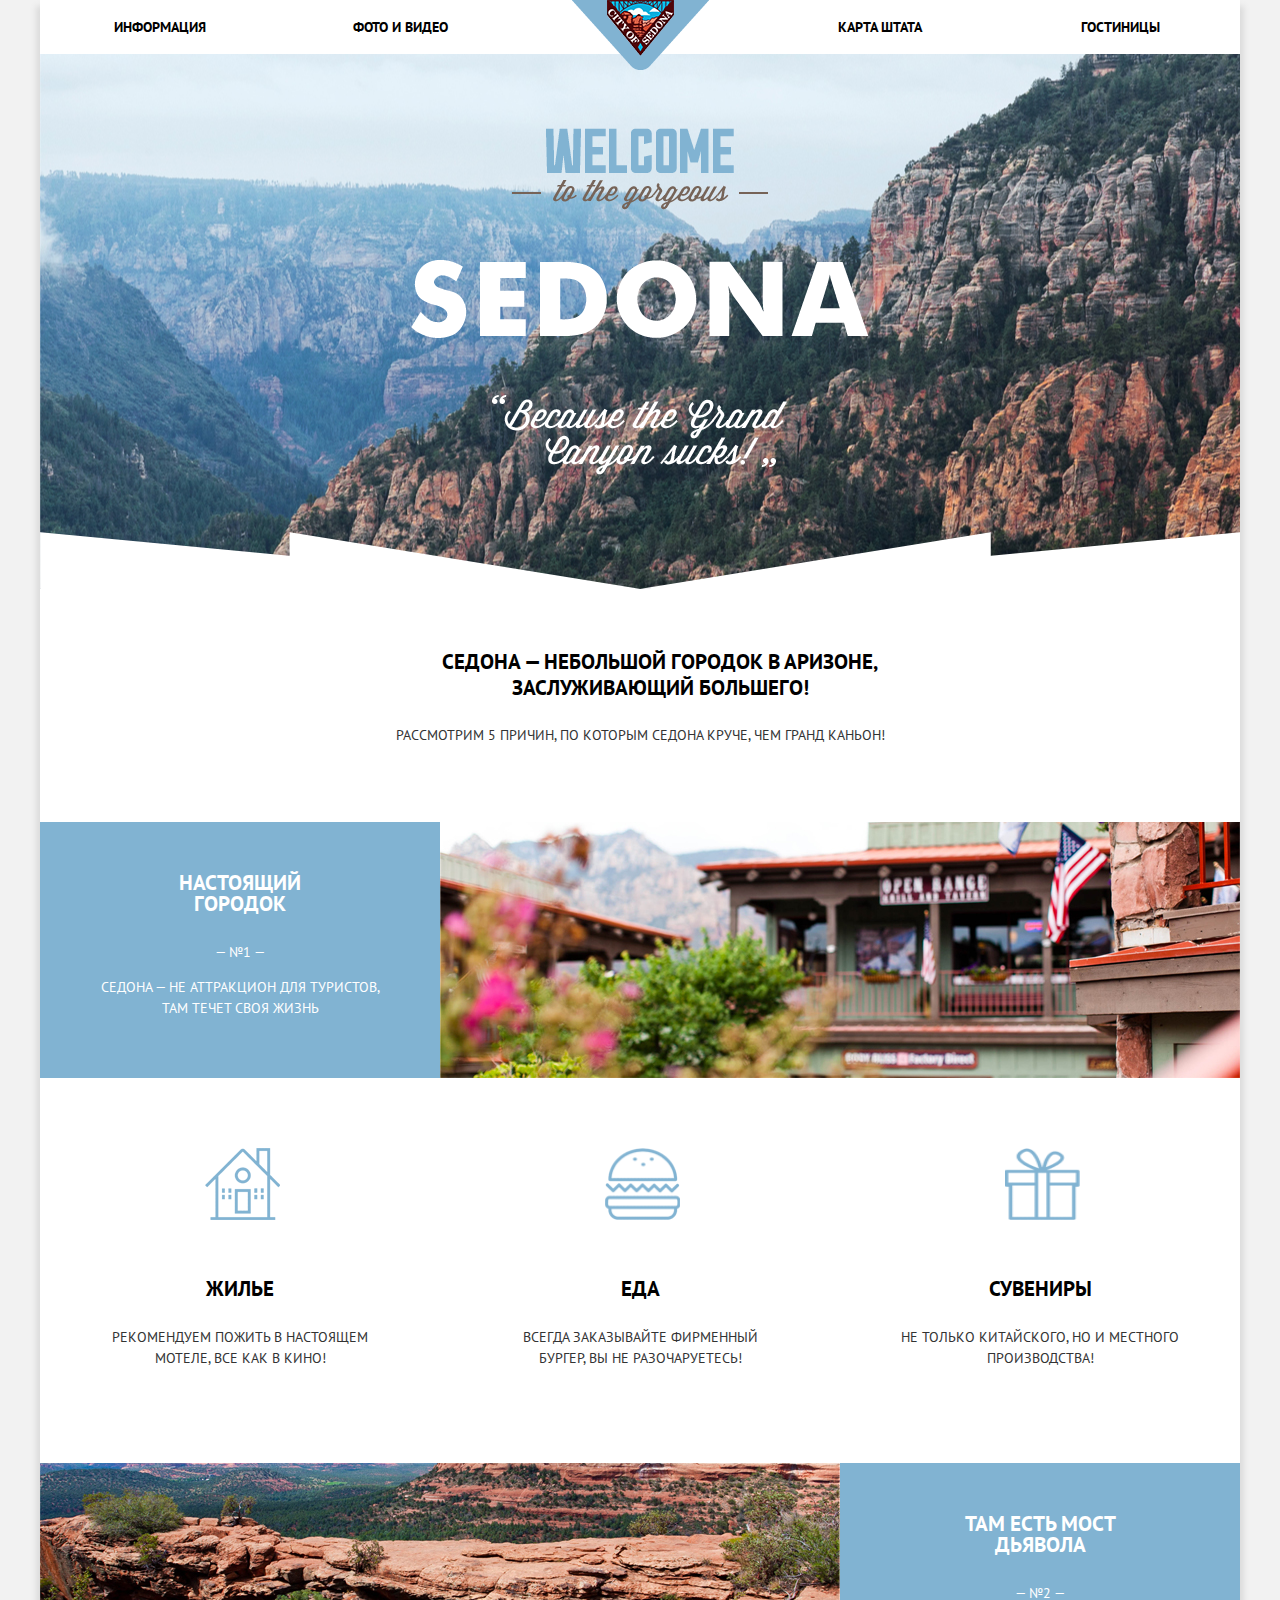
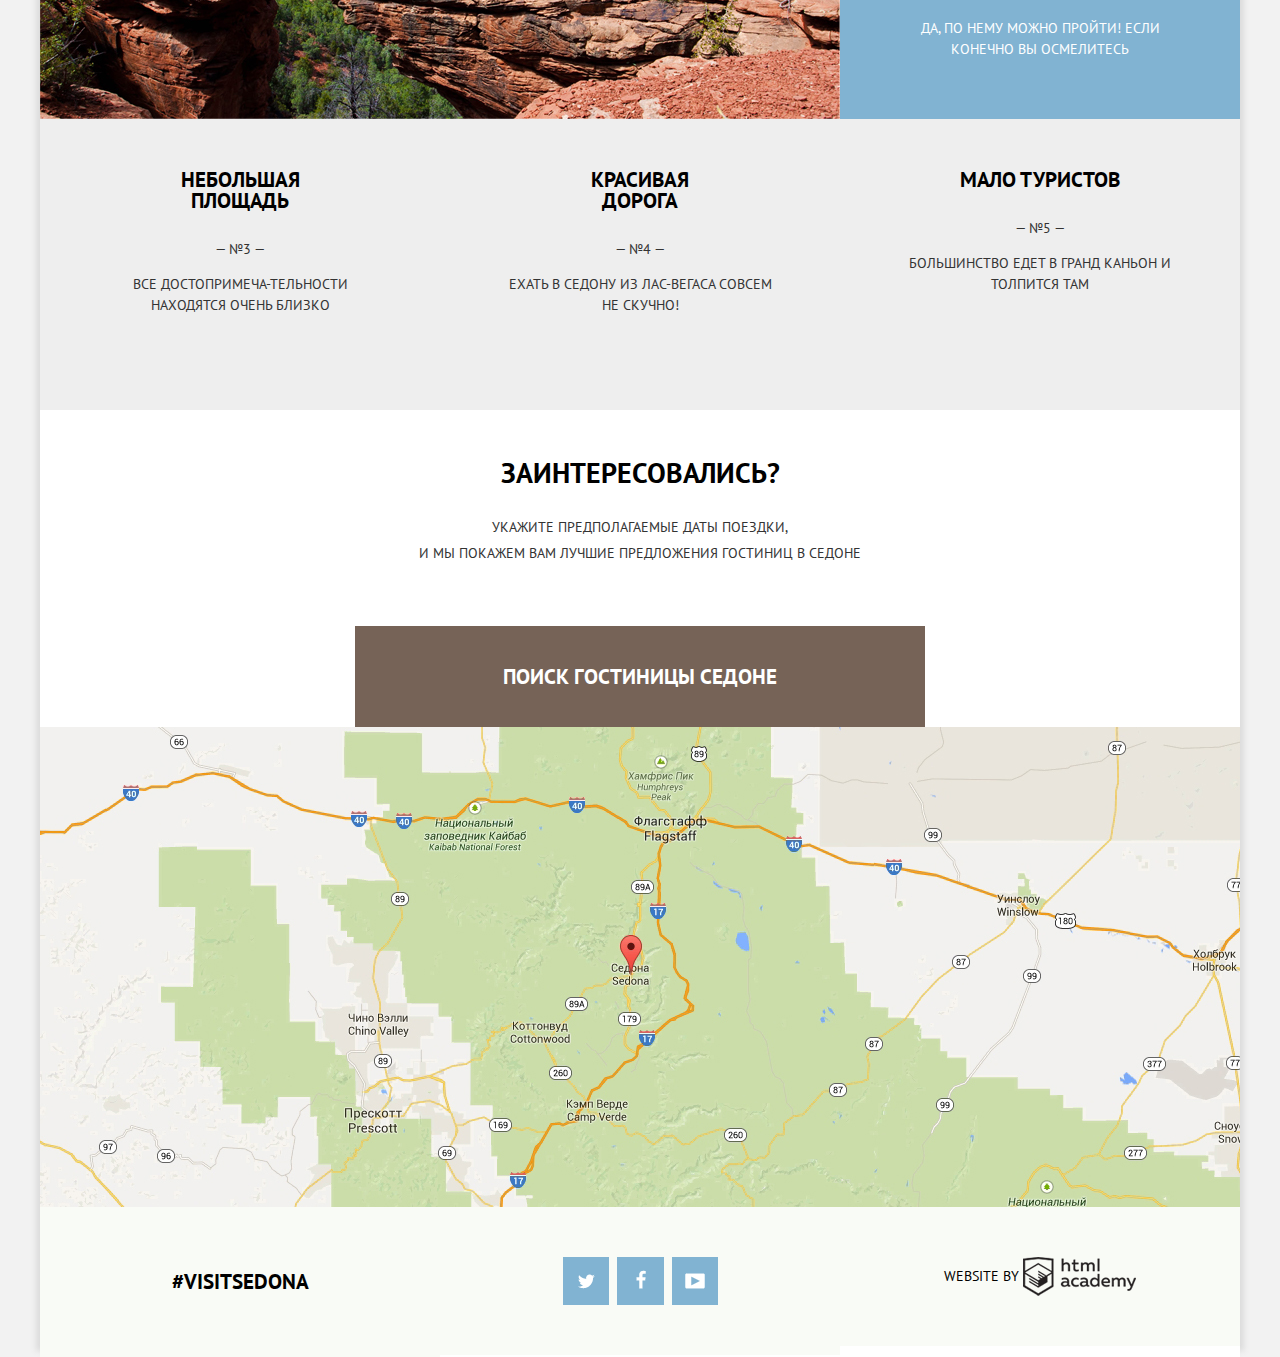
==== index.html @ 859ce8a4 "Sedona Project Final" ====
<!DOCTYPE html>
	<head>
		<meta charset="utf-8">
		<title>Седона</title>
		<link href="https://fonts.googleapis.com/css?family=PT+Sans" rel="stylesheet">
		<link rel="stylesheet" href="css/normalize.css">
		<link rel="stylesheet" href="css/styles_min.css"> 
	</head>
	<body>
<!--header-->
		<div class="container">
			<div class="menu_header clearfix">
				<ul>
					<li><a href="#">информация</a></li>
					<li><a href="#">фото и видео</a></li>
					<li class="index_link"><a href="index.html"><img src="img/logo.png" alt="Logo" width="137" height="70"></a></li>
					<li><a href="#">карта штата</a></li>
					<li><a href="catalog.html">гостиницы</a></li>
				</ul>
			</div>
			<div class="view_header"></div>
<!--content page-->
			<div class="content">
				<div class="title_page">
					<h3>СЕДОНА — небольшой городок в АРИЗОНЕ, заслуживающий большего!</h3>
					<p>Рассмотрим 5 причин, по которым Седона круче, чем гранд каньон!</p>
				</div>
				<div class="info_sedona clearfix">
					<div class="info_sedona_left">
						<h4>НАСТОЯЩИЙ ГОРОДОК</h4>
						<p>— №1 —</p>
						<p>седона — не аттракцион для туристов, там течет своя жизнь</p>
					</div>
					<div class="info_sedona_right">
						<img src="img/sedona_view.jpg" alt="Седона — не аттракцион для туристов, там течет своя жизнь" width="800" height="256">
					</div>
				</div>
				<div class="features clearfix">
					<div class="features_block">
						<img src="img/icon_1.png" width="75" height="72" alt="Icon 1">
						<h4>жилье</h4>
						<p>Рекомендуем пожить в настоящем мотеле, все как в кино!</p>
					</div>
					<div class="features_block">
						<img src="img/icon_2.png" width="75" height="72" alt="Icon 2">
						<h4>еда</h4>
						<p>Всегда заказывайте фирменный бургер, вы не разочаруетесь!</p>
					</div>
					<div class="features_block">
						<img src="img/icon_3.png" width="75" height="72" alt="Icon 3">
						<h4>сувениры</h4>
						<p>Не только китайского, но и местного производства!</p>
					</div>
				</div>
				<div class="info_sedona clearfix">
					<div class="info_sedona_right">
						<img src="img/sedona_view_2.jpg" alt="Седона — не только китайского, но и местного производства!" width="800" height="256">
					</div>
					<div class="info_sedona_left">
						<h4>Там есть мост дьявола</h4>
						<p>— №2 —</p>
						<p>Да, по нему можно пройти! Если конечно вы осмелитесь</p>
					</div>
				</div>
				<div class="features features_block2 clearfix">
					<div class="features_block">
						<h4>небольшая площадь</h4>
						<p>— №3 —</p>
						<p>Все достопримеча-тельности находятся очень близко</p>
					</div>
					<div class="features_block">
						<h4>красивая дорога</h4>
						<p>— №4 —</p>
						<p>Ехать в Седону из Лас-Вегаса совсем не скучно!</p>
					</div>
					<div class="features_block">
						<h4>мало туристов</h4>
						<p>— №5 —</p>
						<p>Большинство едет в гранд каньон и толпится там</p>
					</div>
				</div>
				<div class="reservation">
					<div class="reservation_form">
						<h3>заинтересовались?</h3>
						<p>Укажите предполагаемые даты поездки,</p>
						<p>и мы покажем вам лучшие предложения гостиниц в седоне</p>
					</div>
					<div class="search_block">
						<div class="search_btn">
							<h4><a href="#">Поиск гостиницы седоне</a></h4>
						</div>
						<div class="map">
							<form class="search_form" action="#" method="post">
								<div class="date_box">
									<label for="start_date">Дата заезда:</label>
									<input type="text" id="start_date" name="start_date" placeholder="24 Апреля 2017">
									<a href="#"></a>
								</div>
								<div class="date_box">
									<label for="end_date">Дата Выезда:</label>
									<input type="text" id="end_date" name="end_date" placeholder="4 июля 2017">
									<a href="#"></a>
								</div>
								<div class="nr_pers clearfix">
									<div class="nr_adults">
										<label class="number_box" for="nr_adults">Взрослыe:</label>
										<input type="text" id="nr_adults" value="2">
										<a href="#" class="prev">-</a>
										<a href="#" class="next">+</a>
									</div>
									<div class="nr_children">
										<label class="number_box" for="number_children">Дети:</label>
										<input type="text" id="number_children" value="0">
										<a href="#" class="prev">-</a>
										<a href="#" class="next">+</a>
									</div>
								</div>
								<button class="search_submit" type="submit">найти</button>
							</form>
						</div>
					</div>
				</div>
			</div>
<!--footer-->
			<div class="footer clearfix">
				<div class="footer_block"><h4>#visitsedona</h4></div>
				<div class="footer_block">
					<a class="social_btn social_btn_vk" href="https://vk.com/"></a>
					<a class="social_btn social_btn_fb" href="https://www.facebook.com/"></a>
					<a class="social_btn social_btn_youtube" href="https://www.youtube.com/"></a>
				</div>
				<div class="footer_block crt"><span>website by</span>
					<a class="created crt" href="https://htmlacademy.ru/"></a>
				</div>
			</div>
		</div>
	<script src="js/map.js"></script>
	</body>
</html>
---- css/styles_min.css ----
.menu_header a,body{color:#000}.nr_pers input,body{font-family:"PT Sans",Arial,sans-serif}.crt,.price_control label{vertical-align:center}.btn_price,.search_submit,body{text-transform:uppercase}.cell_1,.cell_2,.menu_header a,.name_hotel a,.name_hotel a:focus,.name_hotel a:hover,.nr_pers a,.search_btn a,.select_item a,.sort_item a{text-decoration:none}.clearfix:after{content:"";display:table;clear:both}body{font-size:14px;line-height:26px;font-weight:300;text-align:center;background:#f2f2f2}h3,h4{font-size:21px}.menu_header a,h3,h4{font-weight:600}h3{width:600px;margin-top:0}h4{line-height:21px;margin-top:50px;margin-left:120px;margin-right:120px}.container{width:1200px;margin:auto;box-shadow:10px 0 6px -6px #dbdbdb,-10px 0 6px -6px #dbdbdb;background-color:#fff}.menu_header,.menu_header ul{margin:0;background-color:#fff;padding-left:0}.menu_header li{float:left;width:20%;padding:20px 0;list-style:none;line-height:14px}.menu_header a:hover{color:#81b3d2}.menu_header a:active{color:#000;opacity:.3}.menu_header .active{color:#918279}.index_link img{position:absolute;top:0;margin-left:auto;margin-right:auto;left:0;right:0}.title_page p{color:#333}.view_header{width:1200px;height:535px;background:url(../img/gorgeous.png) 50% 25% no-repeat,url(../img/welcome.png) 50% 15% no-repeat,url(../img/sedona.png) 50% 45% no-repeat,url(../img/grand_canyon.png) 50% 75% no-repeat,url(../img/background_footer.png) bottom no-repeat,url(../img/background.jpg) 50% 25%}.content .title_page{padding:60px 320px}.info_sedona{background:#81b3d2;line-height:0}.info_sedona_left{width:400px;float:left;background:#81b3d2;color:#fff}.info_sedona_left p{margin-left:50px;margin-right:50px;line-height:21px}.info_sedona_right{width:800px;float:left}.features{width:1200px}.features img{margin-left:165px;margin-right:165px;margin-top:70px}.features p{color:#333;margin-left:60px;margin-right:60px;line-height:21px}.features_block{width:400px;float:left;padding-bottom:80px}.features_block2{background-color:#eee}.reservation_form h3{width:1200px;margin-top:50px;font-weight:700;font-size:28px}.reservation_form p{color:#333;width:600px;margin:auto}.search_form{width:450px;margin:0 auto;background:#fff;text-align:left;font-weight:600;padding:20px 60px 65px}.search_form label{width:120px;display:block;float:left;line-height:35px}.date_box input,.date_box input:active,.date_box input:hover{width:328px;outline:0;position:relative}.search_form input{border:0;line-height:35px;background-color:#f2f2f2}.date_box{margin:30px 0}.date_box input{background:url(../img/calendar.png) 290px no-repeat #f2f2f2}.date_box input:hover{background:url(../img/calendar_2.png) 290px no-repeat #f2f2f2;cursor:pointer}.date_box input:active{background:url(../img/calendar_3.png) 290px no-repeat #f2f2f2;cursor:pointer}.date_box input::-webkit-input-placeholder{color:#000;text-transform:uppercase;font-size:14px;font-family:"PT Sans",Arial,sans-serif;font-weight:600;padding-left:10px}.date_box input:-ms-input-placeholder{color:#000;text-transform:uppercase;font-size:14px;font-family:"PT Sans",Arial,sans-serif;font-weight:600;padding-left:10px}.date_box input::-moz-placeholder{color:#000;text-transform:uppercase;font-size:14px;font-family:"PT Sans",Arial,sans-serif;font-weight:600;padding-left:10px}.date_box input:-moz-placeholder{color:#000;text-transform:uppercase;font-size:14px;font-family:"PT Sans",Arial,sans-serif;font-weight:600;padding-left:10px}.next,.prev,.search_submit{font-size:21px;border:none;outline:0;cursor:pointer}.nr_pers{margin:30px 0 50px}.nr_pers input{width:90px;text-align:center;font-weight:600}.nr_adults{float:left}.nr_children{float:right;margin-right:-25px}.nr_children label{width:70px}.prev{position:relative;right:80px}.next{position:relative;right:40px}.next,.prev{color:#a9a9a9;background-color:#f2f2f2}.next:hover,.prev:hover{color:#000;outline:0}.next:active,.prev:active{color:#81b3d2;outline:0}.search_btn{margin-top:60px;outline:0}.search_btn h4{background-color:#766357;margin:0 315px;padding:40px 0;color:#fff;outline:0}.search_btn a{color:#fff}.search_submit{width:100%;height:60px;background-color:#81b3d2;color:#fff}.search_submit:hover{background:#669ec0;outline:0;border:none}.search_submit:active{background:#5496bd;color:#88b6d1;outline:0;border:none}.map{height:480px;background-image:url(../img/map.jpg)}.search_form{display:none}.search_form_show,.sprite{display:block}.sprite{background-image:url(spritesheet.png);background-repeat:no-repeat}.crt,.social_btn{display:inline-block}.sprite-checkbox{width:22px;height:22px;background-position:-10px -10px}.sprite-checked{width:26px;height:22px;background-position:-10px -52px}.sprite-calendar{width:21px;height:22px;background-position:-10px -10px}.sprite-calendar_2{width:21px;height:22px;background-position:-10px -52px}.sprite-calendar_3{width:21px;height:22px;background-position:-10px -94px}.sprite-checkbox_disabled{width:22px;height:22px;background-position:-10px -136px}.sprite-checked_disabled{width:26px;height:22px;background-position:-10px -178px}.sprite-fb_1,.sprite-fb_2,.sprite-fb_3{width:47px;height:48px}.sprite-fb_1{background-position:-10px -220px}.sprite-fb_2{background-position:-10px -288px}.sprite-fb_3{background-position:-10px -356px}.sprite-html_academy{width:113px;height:39px;background-position:-10px -424px}.sprite-html_academy_2{width:113px;height:39px;background-position:-10px -483px}.sprite-html_academy_3{width:113px;height:39px;background-position:-10px -542px}.sprite-vk_1{width:46px;height:48px;background-position:-10px -601px}.sprite-vk_2{width:46px;height:48px;background-position:-10px -669px}.sprite-vk_3{width:46px;height:48px;background-position:-10px -737px}.sprite-youtube_1{width:46px;height:48px;background-position:-10px -805px}.sprite-youtube_2{width:46px;height:48px;background-position:-10px -873px}.sprite-youtube_3{width:46px;height:48px;background-position:-10px -941px}.footer_block{width:400px;float:left;padding-top:50px;padding-bottom:50px;background-color:#f9fbf6;margin:0;line-height:0}.footer h4{margin:0;line-height:50px}.social_btn{margin-left:2px;margin-right:2px;background:url(../img/sprite2.png) no-repeat #81b3d2}.social_btn_vk{width:46px;height:48px;background-position:-10px -601px}.social_btn_fb{width:47px;height:48px;background-position:-10px -220px}.social_btn_youtube{width:46px;height:48px;background-position:-10px -805px}.social_btn_vk:hover{width:46px;height:48px;background-position:-10px -669px}.social_btn_fb:hover{width:47px;height:48px;background-position:-10px -288px}.social_btn_youtube:hover{width:46px;height:48px;background-position:-10px -873px}.social_btn_vk:active{width:46px;height:48px;background-position:-10px -737px}.social_btn_fb:active{width:47px;height:48px;background-position:-10px -356px}.social_btn_youtube:active{width:46px;height:48px;background-position:-10px -941px}.created,.created:active,.created:hover{background-image:url(../img/sprite2.png);background-repeat:no-repeat;width:113px;height:39px}.crt span{position:relative;top:-15px}.created{background-position:-10px -424px}.created:hover{background-position:-10px -483px}.created:active{background-position:-10px -542px}.filter{background:url(../img/background_filter.png) #f2f2f2;padding:0 70px 30px;margin:0 auto;text-align:left;font-weight:500px;color:#fff}.checkboxes h5,.select_price h5{font-weight:600;font-size:16px;line-height:21px}.filter .checkboxes{width:240px;float:left}.checkboxes input[type=checkbox]{display:none}.checkboxes input[type=checkbox]+label{display:block;margin:10px 0;padding-left:45px;padding-bottom:15px;position:relative;cursor:pointer}.checkboxes input[type=checkbox]:disabled+label::before{content:"";position:absolute;top:0;left:0;background-image:url(../img/sprite2.png);background-repeat:no-repeat;padding-left:45px;padding-bottom:15px;width:26px;height:22px;background-position:-10px -178px}.checkboxes input[type=checkbox]+label::before,.checkboxes input[type=checkbox]:checked+label::before{background-image:url(../img/sprite.png);background-repeat:no-repeat;height:22px;position:absolute;left:0;content:"";top:0}.checkboxes input[type=checkbox]+label::before{width:22px;background-position:-10px -10px}.checkboxes input[type=checkbox]:checked+label::before{width:26px;background-position:-10px -52px}.select_price{float:right;width:330px}.price_control{position:relative;height:36px;margin-bottom:20px;border:2px solid #fff;border-radius:2px}.price_control::after{content:"";position:absolute;width:2px;height:22px;background:#fff;top:0;left:50%;transform:translate(40%,30%)}.price_control label{line-height:38px;font-size:14px;cursor:pointer}.price_control input{width:50px;margin-left:10px;color:inherit;font:inherit;background:0 0;border:none;outline:0}.price_control .max_price,.price_control .min_price{width:90px;padding-left:65px}.range_control{position:relative;margin-bottom:32px}.range_control .scale{height:2px;background:rgba(255,255,255,.3)}.range_control .bar{height:2px;width:80%;background:#fff}.range_toggle{position:absolute;top:-9px;width:4px;height:4px;background:#ababab;border:8px solid #fff;border-radius:50%;box-shadow:0 2px 1px 0 rgba(0,1,1,.2);cursor:pointer}.range_toggle:hover{background:#1c4f80}.range_toggle_min{left:0}.range_toggle_max{left:80%}.btn_price{display:block;margin:0 auto;padding:6px 35px;font-size:14px;line-height:20px;background:0 0;color:#fff;border:2px solid #fff;border-radius:2px;cursor:pointer}.sort_item li,.sort_item ul{display:inline-block}.btn_price:hover{color:#000;background:#fff}.btn,.btn:active,.btn:hover{background:0 0;border:#fff;outline-style:none}.btn{padding:0;width:15px;height:15px;margin-left:8px;color:#ccc}.btn:hover{color:#000}.btn:active{color:#81b3d2}.search_detected_item{padding:30px;text-align:left;border-bottom:1px solid #e5e5e5}.search_title h3{width:130px;padding-top:12px;float:left;margin-left:40px}.sort_item{width:830px;float:left}.sort_item span{color:#000;line-height:21px;margin-left:35px}.sort_item li{margin-right:30px;padding:0;font-size:12px;line-height:18px;color:#81b3d2}.title_list{color:#000}.sort_item a{border-bottom:1px dotted #81b3d2;color:#cacaca}.sort_item a:hover{color:#81b3d2}.sort_item a:active{color:#000;border-bottom:none}.select_item .active,.sort_item .active{color:#81b3d2}.select_item{width:62px;float:right;margin-right:30px}.items_info,.name_hotel h3{width:260px}.founded_items{padding:30px 70px;border-bottom:1px solid #e5e5e5}.items_img,.items_info{float:left}.reiting_item{float:right;position:relative}.items_info{text-align:left;padding-left:30px}.name_hotel{padding:0;margin:0 0 12px;line-height:21px}.name_hotel a{color:#000}.name_hotel a:hover{color:#81b3d2}.name_hotel a:focus{color:#bcbcbc}.table_info .row{display:table-row}.table_info .cell{display:table-cell;height:28px}.cell_1,.cell_2{text-align:center}.cell_1{width:110px;color:#fff;background-color:#81b3d2;border-right:8px solid #fff}.cell_2{width:140px;color:#fff;background-color:#766357}.cell_1:hover{background-color:#669ec0}.cell_2:hover{background-color:#604e43}.cell_1:focus{background-color:#5496bd;color:#94b9d2}.cell_2:focus{background-color:#503e33;color:#857871}.items_img{width:135px;height:90px}.reiting_item p{position:absolute;right:0;top:70px;color:#333;width:100px;text-align:right}
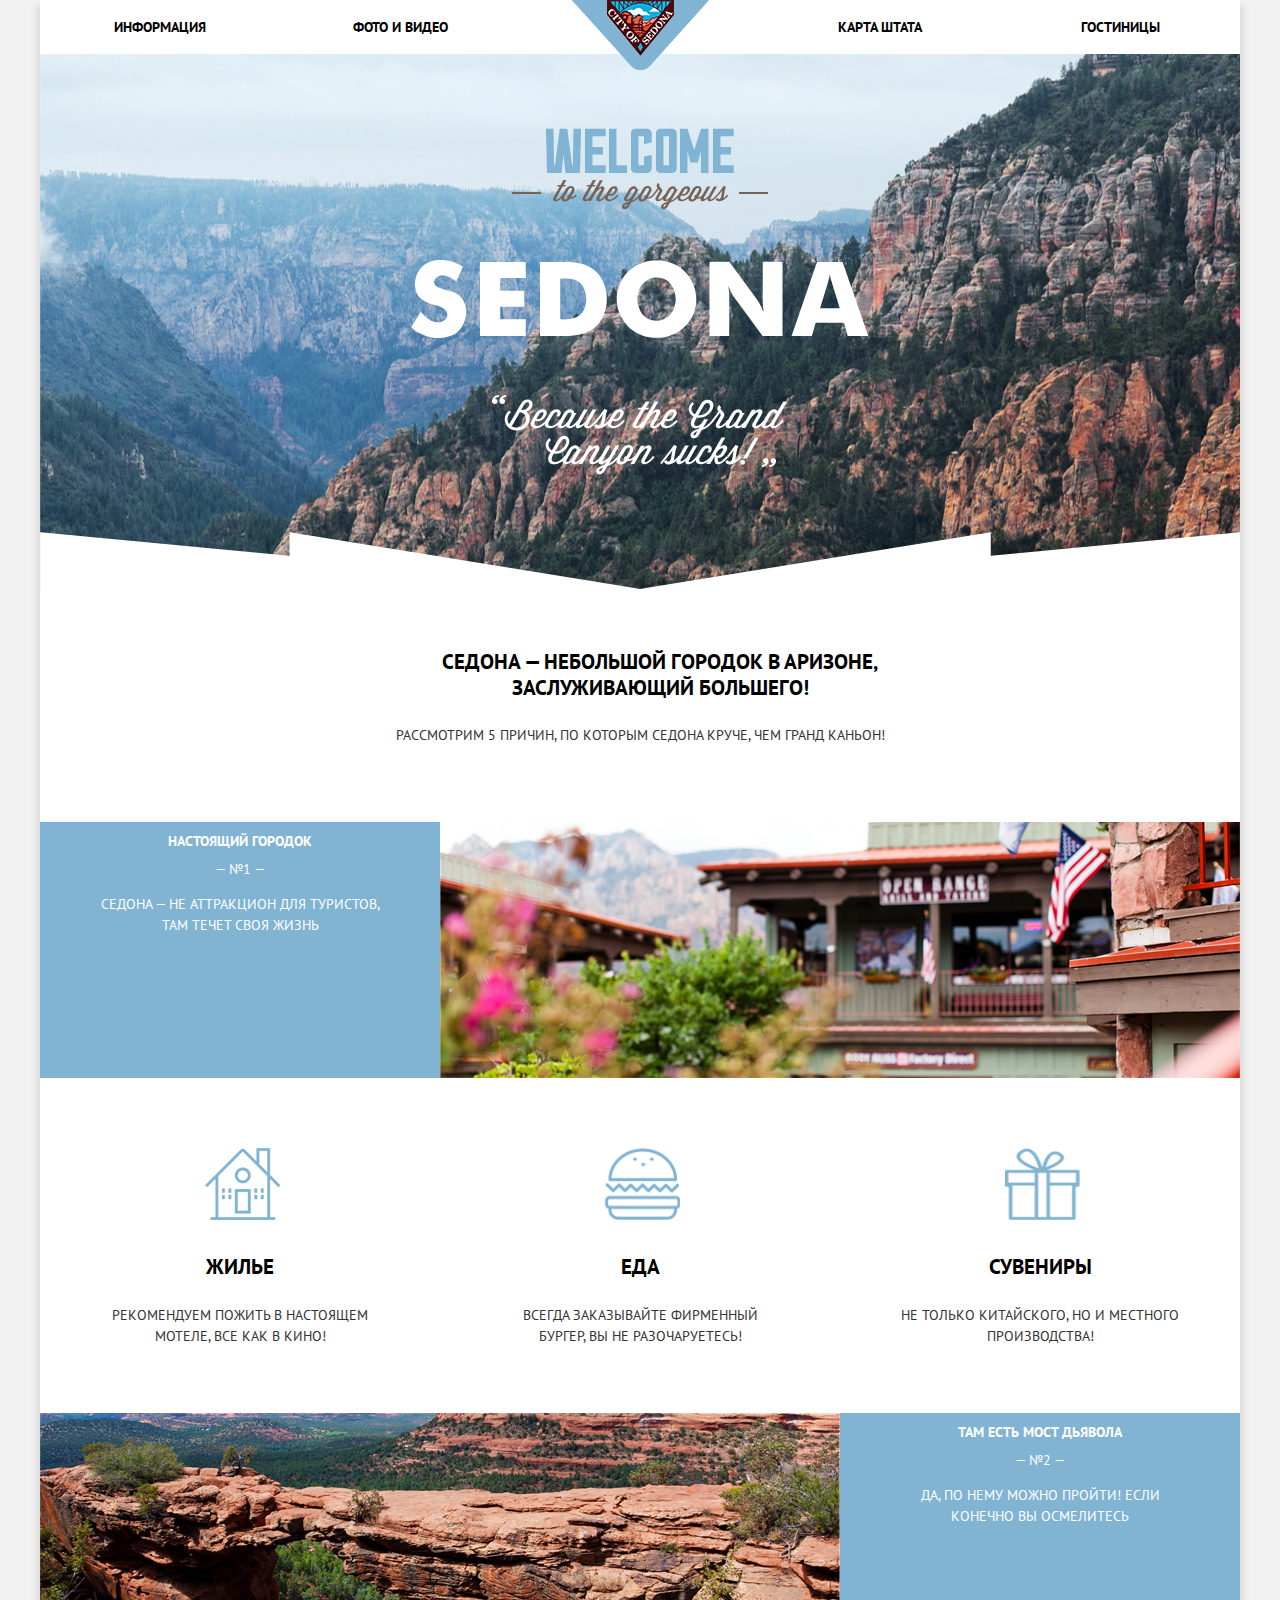
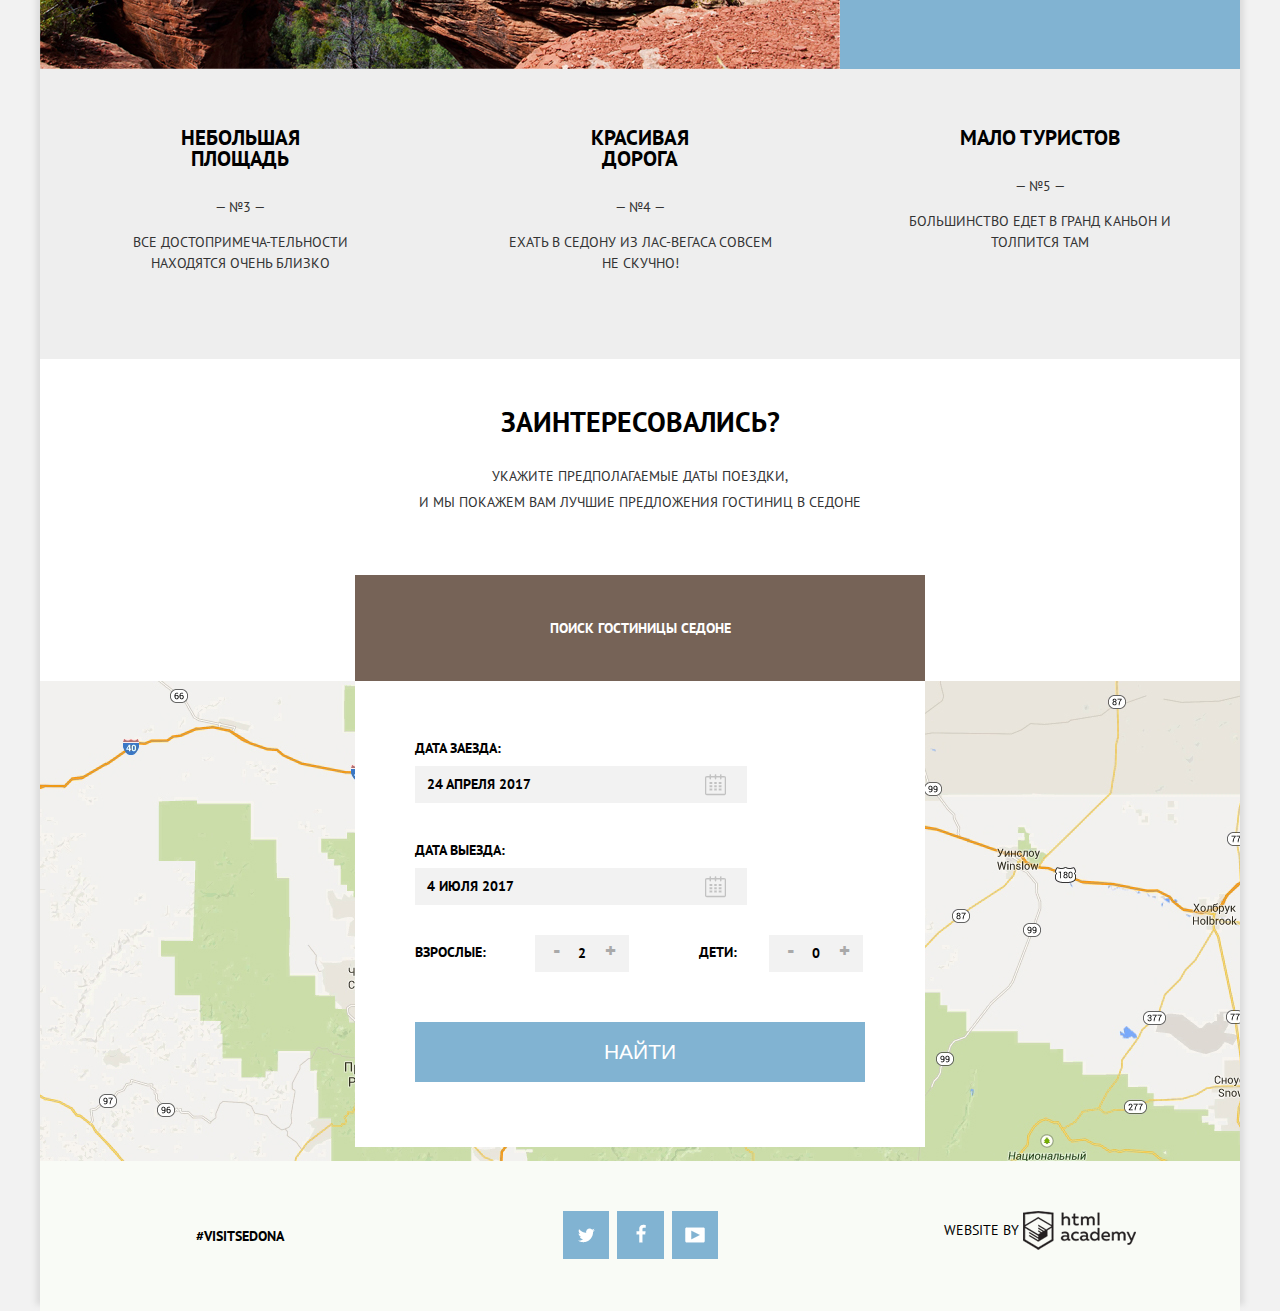
==== commit cb5ed8c1: "Исправила критерии Б11. (1/2) , Д7." ====
--- a/index.html
+++ b/index.html
@@ -4,23 +4,23 @@
 		<title>Седона</title>
 		<link href="https://fonts.googleapis.com/css?family=PT+Sans" rel="stylesheet">
 		<link rel="stylesheet" href="css/normalize.css">
-		<link rel="stylesheet" href="css/styles_min.css"> 
+		<link rel="stylesheet" href="css/style.css"> 
 	</head>
 	<body>
-<!--header-->
 		<div class="container">
-			<div class="menu_header clearfix">
-				<ul>
-					<li><a href="#">информация</a></li>
-					<li><a href="#">фото и видео</a></li>
-					<li class="index_link"><a href="index.html"><img src="img/logo.png" alt="Logo" width="137" height="70"></a></li>
-					<li><a href="#">карта штата</a></li>
-					<li><a href="catalog.html">гостиницы</a></li>
-				</ul>
-			</div>
-			<div class="view_header"></div>
-<!--content page-->
-			<div class="content">
+			<header class="menu_header">
+				<nav class="menu_header clearfix">
+					<ul>
+						<li><a href="#">информация</a></li>
+						<li><a href="#">фото и видео</a></li>
+						<li class="index_link"><img src="img/logo.png" alt="Logo" width="137" height="70"></a></li>
+						<li><a href="#">карта штата</a></li>
+						<li><a href="catalog.html">гостиницы</a></li>
+					</ul>
+				</nav>
+				<div class="view_header"></div>
+			</header>
+			<main class="content">
 				<div class="title_page">
 					<h3>СЕДОНА — небольшой городок в АРИЗОНЕ, заслуживающий большего!</h3>
 					<p>Рассмотрим 5 причин, по которым Седона круче, чем гранд каньон!</p>
@@ -62,18 +62,18 @@
 						<p>Да, по нему можно пройти! Если конечно вы осмелитесь</p>
 					</div>
 				</div>
-				<div class="features features_block2 clearfix">
-					<div class="features_block">
+				<div class="features clearfix">
+					<div class="features_block2">
 						<h4>небольшая площадь</h4>
 						<p>— №3 —</p>
 						<p>Все достопримеча-тельности находятся очень близко</p>
 					</div>
-					<div class="features_block">
+					<div class="features_block2">
 						<h4>красивая дорога</h4>
 						<p>— №4 —</p>
 						<p>Ехать в Седону из Лас-Вегаса совсем не скучно!</p>
 					</div>
-					<div class="features_block">
+					<div class="features_block2">
 						<h4>мало туристов</h4>
 						<p>— №5 —</p>
 						<p>Большинство едет в гранд каньон и толпится там</p>
@@ -120,9 +120,8 @@
 						</div>
 					</div>
 				</div>
-			</div>
-<!--footer-->
-			<div class="footer clearfix">
+			</main>
+			<footer class="footer clearfix">
 				<div class="footer_block"><h4>#visitsedona</h4></div>
 				<div class="footer_block">
 					<a class="social_btn social_btn_vk" href="https://vk.com/"></a>
@@ -132,8 +131,8 @@
 				<div class="footer_block crt"><span>website by</span>
 					<a class="created crt" href="https://htmlacademy.ru/"></a>
 				</div>
-			</div>
+			</footer>
 		</div>
-	<script src="js/map.js"></script>
+		<script src="js/map.js"></script>
 	</body>
 </html>
--- a/css/style.css
+++ b/css/style.css
@@ -0,0 +1,995 @@
+.clearfix:after {
+	content: "";
+	display: table;
+	clear: both;
+}
+
+body{
+	font-size: 14px;
+	line-height: 26px;
+	color: #000000;
+	font-weight: 300;
+	font-family: "PT Sans", "Arial", sans-serif;
+	text-transform: uppercase;
+	text-align: center;
+	background: #f2f2f2;
+}
+
+ h3{
+	font-size: 21px;
+	font-weight: 600;
+	width: 600px;
+	margin-top: 0;
+}
+
+.container{
+	width: 1200px;
+	margin: auto;
+	box-shadow: 10px 0 6px -6px #dbdbdb, -10px 0 6px -6px #dbdbdb;
+	background-color: #ffffff;
+}
+
+.menu_header, .menu_header ul{
+	margin: 0;
+	background-color: #ffffff;
+	padding-left: 0;
+}
+
+.menu_header li{
+	float: left;
+	width: 20%;
+	padding: 20px 0;
+	list-style: none;
+	line-height: 14px;
+}
+
+.menu_header a{
+	text-decoration: none;
+	color: #000000;
+	font-weight: 600;
+}
+
+.menu_header a:hover{
+	color: #81b3d2;
+}
+
+.menu_header a:active{
+	color: #000000;
+	opacity: 0.3;
+}
+
+.menu_header .active{
+	color: #918279;
+}
+
+.index_link img{
+	position: absolute;
+	top: 0;
+	margin-left: auto;
+	margin-right: auto;
+	left: 0;
+	right: 0;
+}
+
+.title_page p{
+	color: #333333;
+	}
+	
+.view_header{
+	width: 1200px;
+	height: 535px;
+	background-color: #81b3d2;
+	background: url("../img/gorgeous.png") no-repeat 50% 25%,
+				url("../img/welcome.png") no-repeat 50% 15%,
+				url("../img/sedona.png") no-repeat 50% 45%, 
+				url("../img/grand_canyon.png") no-repeat 50% 75%,
+				url("../img/background_footer.png") no-repeat bottom, 
+				url("../img/background.jpg") 50% 25%;  
+}
+
+.content .title_page{
+	padding: 60px 320px;
+}
+
+.info_sedona{
+	background: #81b3d2;
+	line-height: 0;
+}
+
+.info_sedona_left{
+	width: 400px;
+	float: left;
+	background: #81b3d2;
+	color: #ffffff;
+}
+
+.info_sedona_left p{
+	margin-left: 50px;
+	margin-right: 50px;
+	line-height: 21px;
+}
+
+.info_sedona_right{
+	width: 800px;
+	float: left;
+}
+
+.features{
+	width: 1200px;
+
+}
+
+.features img{
+	margin-left: 165px;
+	margin-right: 165px;
+	margin-top: 70px;
+}
+.features p{
+	color: #333333;
+	margin-left: 60px;
+	margin-right: 60px;
+	line-height: 21px;
+}
+
+.features_block{
+	width: 400px;
+	float: left;
+	min-height: 335px;
+}
+.features_block2{
+	background-color: #eeeeee;
+	width: 400px;
+	float: left;
+	padding-top: 30px;
+	min-height: 260px;
+}
+
+.features h4{
+	font-weight: 600;
+	font-size: 21px;
+	line-height: 21px;
+	margin-left: 120px;
+	margin-right: 120px;
+}
+
+.reservation_form h3{
+	width: 1200px;
+	margin-top: 50px;
+	font-weight: 700;
+	font-size: 28px;
+}
+
+.reservation_form p{
+	color: #333333;
+	width: 600px;
+	margin:auto;
+}
+
+.search_form{
+	width: 450px;
+	margin: 0 auto;
+	background: #ffffff;
+	text-align: left;
+	font-weight: 600;
+	padding: 20px 60px 65px;
+}
+
+.search_form label{
+	width: 120px;
+	display: block;
+	float: left;
+	line-height: 35px;
+}
+
+.search_form input{
+	border: 0;
+	line-height: 35px;
+	background-color: #f2f2f2;
+}
+
+.date_box{
+	margin: 30px 0;
+}
+
+.date_box input{
+	width: 328px;
+	background: #f2f2f2 url("../img/calendar.png") no-repeat 290px;
+	position:relative;
+	outline: none;
+}
+
+.date_box input:hover{
+	width: 328px;
+	background: #f2f2f2 url("../img/calendar_2.png") no-repeat 290px;
+	position: relative;
+	outline: none;
+	cursor: pointer;
+}
+
+.date_box input:active{
+	width: 328px;
+	background: #f2f2f2 url("../img/calendar_3.png") no-repeat 290px;
+	position: relative;
+	outline: none;
+	cursor: pointer;
+}
+
+.date_box input::-webkit-input-placeholder{
+	color: #000000;
+	text-transform: uppercase;
+	font-size: 14px;
+	font-family:"PT Sans", "Arial", sans-serif;
+	font-weight: 600;
+	padding-left: 10px;
+	}
+
+.date_box input:-ms-input-placeholder{
+	color: #000000;
+	text-transform: uppercase;
+	font-size: 14px;
+	font-family:"PT Sans", "Arial", sans-serif;
+	font-weight: 600;
+	padding-left: 10px;
+}
+
+.date_box input::-moz-placeholder{
+	color: #000000;
+	text-transform: uppercase;
+	font-size: 14px;
+	font-family:"PT Sans", "Arial", sans-serif;
+	font-weight: 600;
+	padding-left: 10px;
+}
+
+.date_box input:-moz-placeholder{
+	color: #000000;
+	text-transform: uppercase;
+	font-size: 14px;
+	font-family:"PT Sans", "Arial", sans-serif;
+	font-weight: 600;
+	padding-left: 10px;
+}
+
+.nr_pers{
+	margin: 30px 0 50px;
+}
+
+.nr_pers input{
+	width: 90px;
+	text-align: center;
+	font-family: "PT Sans", "Arial", sans-serif;
+	font-weight: 600;
+}
+
+.nr_adults{
+	float: left;
+}
+
+.nr_children{
+	float: right;
+	margin-right: -25px;
+}
+
+.nr_children label {
+	width: 70px;
+}
+
+.nr_pers a{
+	text-decoration: none;
+}
+
+.prev{
+	position: relative;
+	right: 80px;
+}
+
+.next{
+	position: relative;
+	right: 40px;
+}
+
+.prev, .next{
+	color: #a9a9a9;
+	font-size: 21px;
+	background-color: #f2f2f2;
+	border: none;
+	cursor: pointer;
+	outline:none;
+}
+
+.prev:hover,
+.next:hover{
+	color: #000000;
+	outline:none;
+}
+
+.prev:active,
+.next:active{
+	color: #81b3d2;
+	outline:none;
+}
+
+.search_btn{
+	margin-top: 60px;
+	outline:none;
+}
+
+.search_btn h4{
+	background-color: #766357;
+	margin: 0 315px;
+	padding: 40px 0;
+	color: white;
+	outline:none;
+}
+
+.search_btn a{
+	text-decoration: none;
+	color: #ffffff;
+}
+
+.search_submit{
+	width: 100%;
+	height: 60px;
+	background-color: #81b3d2;
+	font-size: 21px;
+	color:  #ffffff;
+	text-transform: uppercase;
+	cursor: pointer;
+	outline:none;
+	border:none;
+}
+
+.search_submit:hover{
+	background: #669ec0;
+	outline:none;
+	border:none;
+}
+
+.search_submit:active{
+	background: #5496bd;
+	color: #88b6d1;
+	outline:none;
+	border:none;
+}
+
+.map{
+	height: 480px;
+	background-image: url("../img/map.jpg");
+}
+
+.search_form_show{
+	display: block;
+}
+
+
+.sprite{
+	background-image: url(spritesheet.png);
+	background-repeat: no-repeat;
+	display: block;
+}
+
+.sprite-checkbox{
+	width: 22px;
+	height: 22px;
+	background-position: -10px -10px;
+	}
+
+.sprite-checked{
+	width: 26px;
+	height: 22px;
+	background-position: -10px -52px;
+}
+
+.sprite-calendar {
+	width: 21px;
+	height: 22px;
+	background-position: -10px -10px;
+}
+
+.sprite-calendar_2 {
+	width: 21px;
+	height: 22px;
+	background-position: -10px -52px;
+}
+
+.sprite-calendar_3 {
+	width: 21px;
+	height: 22px;
+	background-position: -10px -94px;
+}
+
+.sprite-checkbox_disabled {
+	width: 22px;
+	height: 22px;
+	background-position: -10px -136px;
+}
+
+.sprite-checked_disabled {
+	width: 26px;
+	height: 22px;
+	background-position: -10px -178px;
+}
+
+.sprite-fb_1 {
+	width: 47px;
+	height: 48px;
+	background-position: -10px -220px;
+}
+
+.sprite-fb_2 {
+	width: 47px;
+	height: 48px;
+	background-position: -10px -288px;
+}
+
+.sprite-fb_3 {
+	width: 47px;
+	height: 48px;
+	background-position: -10px -356px;
+}
+
+.sprite-html_academy {
+	width: 113px;
+	height: 39px;
+	background-position: -10px -424px;
+}
+
+.sprite-html_academy_2 {
+	width: 113px;
+	height: 39px;
+	background-position: -10px -483px;
+}
+
+.sprite-html_academy_3 {
+	width: 113px;
+	height: 39px;
+	background-position: -10px -542px;
+}
+
+.sprite-vk_1 {
+	width: 46px;
+	height: 48px;
+	background-position: -10px -601px;
+}
+
+.sprite-vk_2 {
+	width: 46px;
+	height: 48px;
+	background-position: -10px -669px;
+}
+
+.sprite-vk_3 {
+	width: 46px;
+	height: 48px;
+	background-position: -10px -737px;
+}
+
+.sprite-youtube_1 {
+	width: 46px;
+	height: 48px;
+	background-position: -10px -805px;
+}
+
+.sprite-youtube_2 {
+	width: 46px;
+	height: 48px;
+	background-position: -10px -873px;
+	}
+
+.sprite-youtube_3 {
+	width: 46px;
+	height: 48px;
+	background-position: -10px -941px;
+}
+
+.footer_block{
+	width: 400px;
+	min-height: 50px;
+	float: left;
+	padding-top: 50px;
+	padding-bottom: 50px;
+	background-color: #f9fbf6;
+	margin: 0;
+	line-height: 0;
+}
+
+.footer h4{
+	margin: 0;
+	line-height: 50px;
+}
+
+.social_btn{
+	display: inline-block;
+	margin-left: 2px;
+	margin-right: 2px;
+	background: #81b3d2;
+	background-image: url("../img/sprite2.png");
+	background-repeat: no-repeat;
+}
+
+.social_btn_vk{
+	width: 46px;
+	height: 48px;
+	background-position: -10px -601px;
+}
+
+.social_btn_fb{
+	width: 47px;
+	height: 48px;
+	background-position: -10px -220px;
+}
+
+.social_btn_youtube{
+	width: 46px;
+	height: 48px;
+	background-position: -10px -805px;
+}
+
+.social_btn_vk:hover{
+	width: 46px;
+	height: 48px;
+	background-position: -10px -669px;
+}
+
+.social_btn_fb:hover{
+	width: 47px;
+	height: 48px;
+	background-position: -10px -288px;
+}
+
+.social_btn_youtube:hover{
+	width: 46px;
+	height: 48px;
+	background-position: -10px -873px;
+}
+
+.social_btn_vk:active{
+	width: 46px;
+	height: 48px;
+	background-position: -10px -737px;
+}
+
+.social_btn_fb:active{
+	width: 47px;
+	height: 48px;
+	background-position: -10px -356px;
+}
+
+.social_btn_youtube:active{
+	width: 46px;
+	height: 48px;
+	background-position: -10px -941px;
+}
+
+.crt{
+	display:inline-block;
+	vertical-align:center;
+}
+
+.crt span{
+position:relative;
+top:-15px;
+}
+
+.created{
+	background-image: url("../img/sprite2.png");
+	background-repeat: no-repeat;
+	width: 113px;
+	height: 39px;
+	background-position: -10px -424px;
+}
+
+.created:hover{
+	background-image: url("../img/sprite2.png");
+	background-repeat: no-repeat;
+	width: 113px;
+	height: 39px;
+	background-position: -10px -483px;
+}
+
+.created:active{
+	background-image: url("../img/sprite2.png");
+	background-repeat: no-repeat;
+	width: 113px;
+	height: 39px;
+	background-position: -10px -542px;
+
+}
+
+.filter{
+	background: #f2f2f2 url("../img/background_filter.png");
+	padding: 0 70px;
+	padding-bottom: 30px;
+	margin: 0 auto;
+	text-align: left;
+	font-weight: 500px;
+	color: #ffffff;
+}
+
+.checkboxes h5,
+.select_price h5{
+	font-weight: 600;
+	font-size: 16px;
+	line-height:21px;
+}
+
+.filter .checkboxes{
+	width: 240px;
+	float: left;
+}
+
+input[type="checkbox"]{
+	display: none;
+}
+
+input[type="checkbox"] + label{
+	display: block;
+	margin: 10px 0;
+	padding-left: 45px;
+	padding-bottom: 15px;
+	position: relative;
+	cursor: pointer;
+}
+
+input[type="checkbox"]:disabled + label::before{
+	content: "";
+	position: absolute;
+	top:0;
+	left:0;
+	background-image: url("../img/sprite2.png");
+	background-repeat: no-repeat;
+	padding-left: 45px;
+	padding-bottom: 15px;
+	width: 26px;
+	height: 22px;
+	background-position: -10px -178px;
+}
+
+input[type="checkbox"] + label::before{
+	content: "";
+	position: absolute;
+	top:0;
+	left:0;
+	background-image: url(../img/sprite.png);
+	background-repeat: no-repeat;
+	width: 22px;
+	height: 22px;
+	background-position: -10px -10px;
+}
+
+input[type="checkbox"]:checked  + label::before {
+	content:"";
+	background-image: url(../img/sprite.png);
+	background-repeat: no-repeat;
+	width: 26px;
+	height: 22px;
+	background-position: -10px -52px;
+	position: absolute;
+	top: 0;
+	left: 0;
+}
+
+.select_price{
+	float: right;
+	width: 330px;
+}
+
+.price_control{
+	position: relative;
+	height: 36px;
+	margin-bottom: 20px;
+	border: 2px solid white;
+	border-radius: 2px;
+}
+
+.price_control::after{
+	content: "";
+	position: absolute;
+	width: 2px;
+	height: 22px;
+	background: #ffffff;
+	top: 0;
+	left: 50%;
+	transform: translate(40%,30%);
+}
+
+.price_control label{
+	line-height: 38px;
+	font-size: 14px;
+	vertical-align: center;
+	cursor: pointer;
+}
+
+.price_control input{
+	width: 50px;
+	margin-left: 10px;
+	color: inherit;
+	font: inherit;
+	background: none;
+	border: none;
+	outline: none;
+}
+
+.price_control .min_price,
+.price_control .max_price{
+	width: 90px;
+	padding-left: 65px;
+}
+
+.range_control{
+	position: relative;
+	margin-bottom: 32px;
+}
+
+.range_control .scale{
+	height: 2px;
+	background: rgba(255, 255, 255, 0.3);
+}
+
+.range_control .bar{
+	height: 2px;
+	width: 80%;
+	background: #ffffff;
+}
+
+.range_toggle{
+	position: absolute;
+	top: -9px;
+	width: 4px;
+	height: 4px;
+	background: #ababab;
+	border: 8px solid #ffffff;
+	border-radius: 50%;
+	box-shadow: 0 2px 1px 0 rgba(0, 1, 1, 0.2);
+	cursor: pointer;
+}
+
+.range_toggle:hover{
+	background: #1c4f80;
+}
+
+.range_toggle_min{
+	left: 0;
+}
+
+.range_toggle_max{
+	left: 80%;
+}
+
+.btn_price{
+	display: block;
+	margin: 0 auto;
+	padding: 6px 35px;
+	font-size: 14px;
+	line-height: 20px;
+	background: transparent;
+	color: #ffffff;
+	border: 2px solid #ffffff;
+	border-radius: 2px;
+	text-transform: uppercase;
+	cursor: pointer;
+}
+
+.btn_price:hover{
+	color: #000000;
+	background: #ffffff;
+}
+
+.btn {
+	padding: 0;
+	width: 15px;
+	height: 15px;
+	margin-left: 8px;
+	background: transparent;
+	border: #ffffff;
+	outline-style: none;
+	color: #cccccc;
+	background: transparent;
+
+    }
+
+.btn:hover{
+	color: #000000;
+	background: transparent;
+	border: #ffffff;
+	outline-style: none;
+}
+
+.btn:active{
+	color: #81b3d2;
+	background: transparent;
+	border: #ffffff;
+	outline-style: none;
+}
+
+.search_detected_item{
+	padding: 30px 30px;
+	text-align: left;
+	border-bottom: 1px solid #e5e5e5;
+}
+
+.search_title h3{
+	width: 130px;
+	padding-top: 12px;
+	float: left;
+	margin-left: 40px;
+}
+
+.sort_item{
+	width: 830px;
+	float: left;
+}
+
+.sort_item span{
+	color: #000000;
+	line-height: 21px;
+	margin-left: 35px;
+}
+
+.sort_item ul{
+	display: inline-block;
+}
+
+.sort_item li{
+	margin-right: 30px;
+	padding: 0;
+	display: inline-block;
+	font-size: 12px;
+	line-height: 18px;
+	color: #81b3d2;
+}
+
+.title_list{
+	color: #000000;
+}
+
+.sort_item a{
+	text-decoration: none;
+	border-bottom: 1px dotted #81b3d2;
+	color: #cacaca;
+}
+
+
+.sort_item a:hover{
+	color: #81b3d2;
+}
+
+.sort_item a:active{
+	color: #000000;
+	border-bottom: none;
+}
+
+.sort_item .active{
+	color: #81b3d2;
+}
+
+.select_item{
+	width: 62px;
+	float: right;
+	margin-right: 30px;
+}
+
+.select_item .active{
+	color: #81b3d2;
+}
+
+.select_item a{
+	text-decoration:none;
+}
+
+.founded_items{
+	padding: 30px 70px;
+	border-bottom: 1px solid #e5e5e5;
+}
+
+.items_img,
+.items_info{
+	float: left;
+}
+
+.reiting_item{
+	float: right;
+}
+
+.items_info{
+	text-align: left;
+	padding-left: 30px;
+	width: 260px;
+}
+
+.name_hotel{
+	padding: 0;
+	margin: 0;
+	margin-bottom: 12px;
+	line-height: 21px;
+}
+
+.name_hotel h3{
+	width: 260px;
+}
+
+.name_hotel a{
+	text-decoration: none;
+	color: #000000;
+}
+
+.name_hotel a:hover{
+	text-decoration: none;
+	color: #81b3d2;
+}
+
+.name_hotel a:hover{
+	text-decoration: none;
+	color: #81b3d2;
+}
+
+.name_hotel a:focus{
+	text-decoration: none;
+	color: #bcbcbc;
+}
+
+.table_info .row{
+	display: table-row;
+}
+
+.table_info .cell{
+	display: table-cell;
+	height: 28px;
+}
+
+.cell_1, .cell_2{
+	text-align: center;
+	text-decoration: none;
+}
+
+.cell_1{
+	width: 110px;
+	color: white;
+	background-color: #81b3d2;
+	border-right: 8px solid #ffffff;
+}
+
+.cell_2{
+	width: 140px;
+	color: white;
+	background-color: #766357;
+}
+
+.cell_1:hover{
+	background-color: #669ec0;
+}
+
+.cell_2:hover{
+	background-color: #604e43;
+}
+
+.cell_1:focus{
+	background-color: #5496bd;
+	color: #94b9d2;
+}
+
+.cell_2:focus{
+	background-color: #503e33;
+	color: #857871;
+}
+
+.items_img{
+	width: 135px;
+	height: 90px;
+}
+
+.reiting_item{
+	position: relative;
+}
+
+.reiting_item p{
+	position: absolute;
+	right: 0;
+	top: 70px;
+	color: #333333;
+	width: 100px;
+	text-align: right;
+}
+
+
+
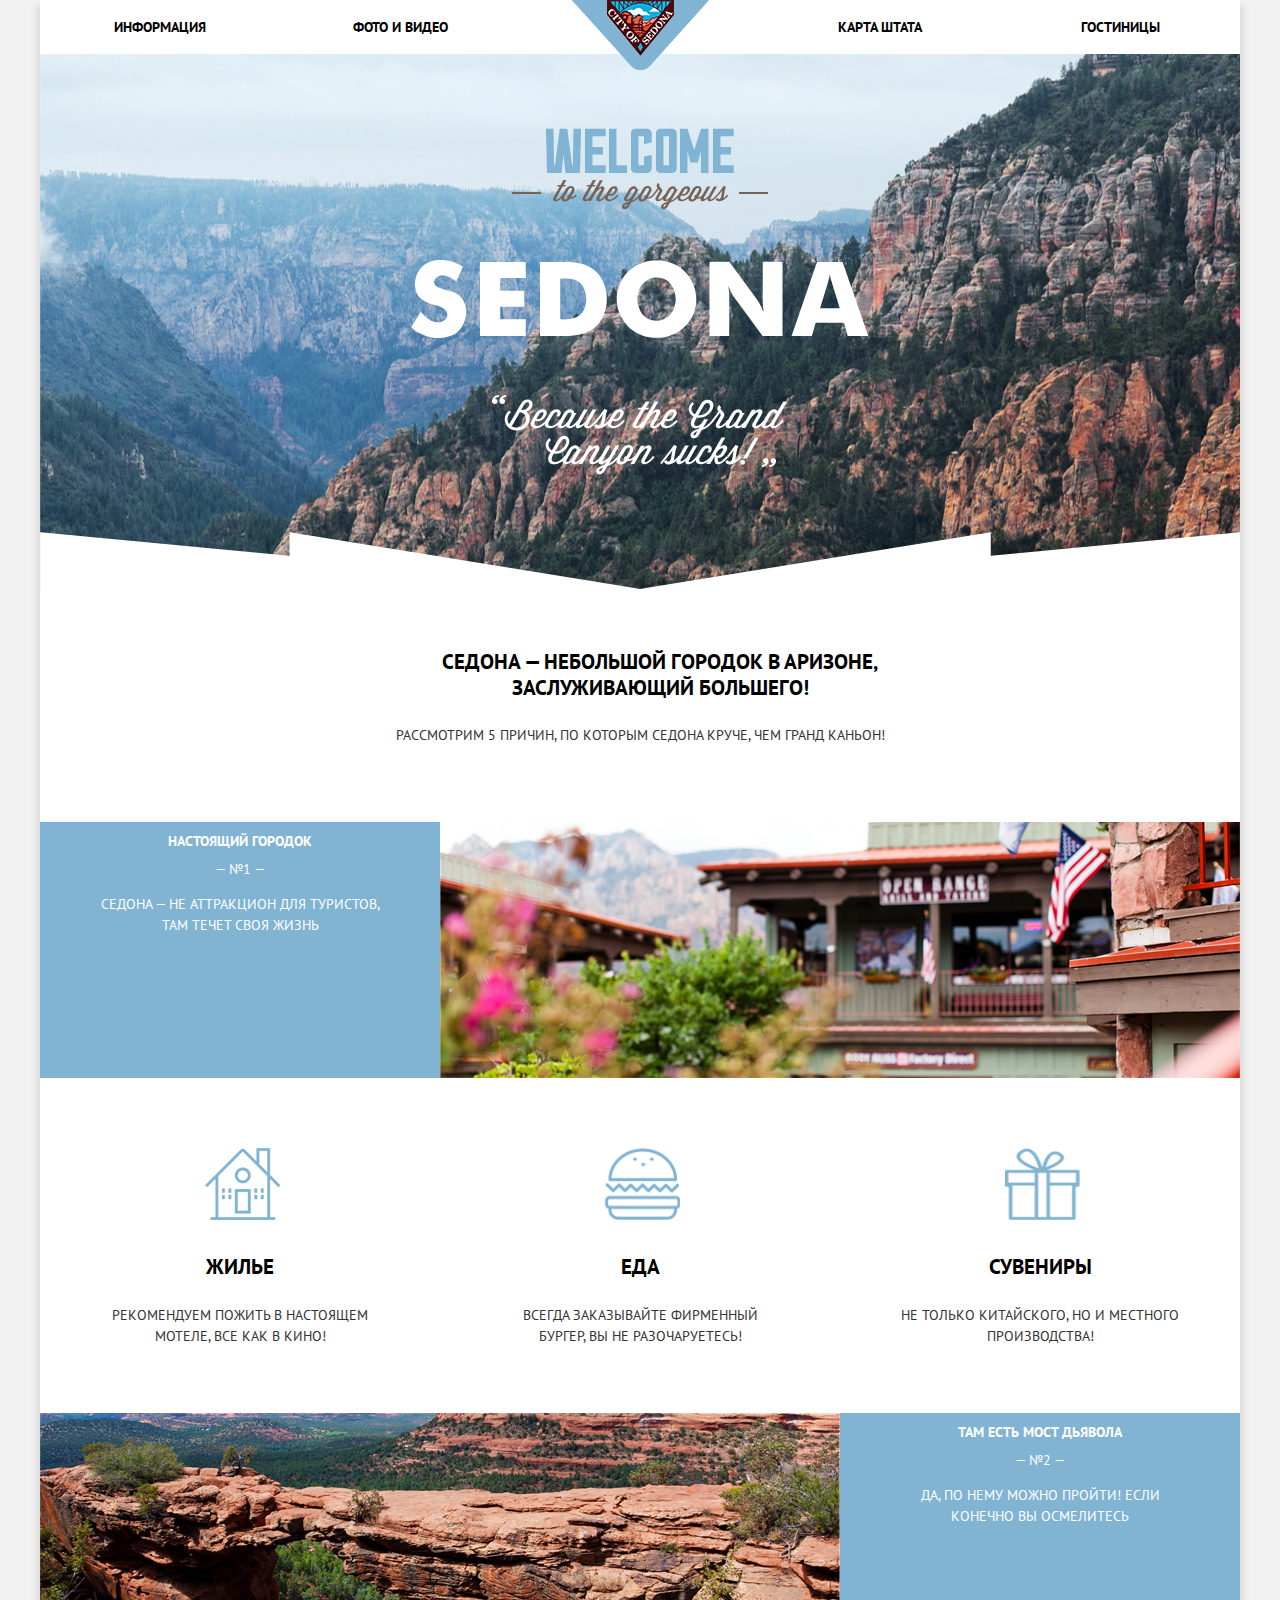
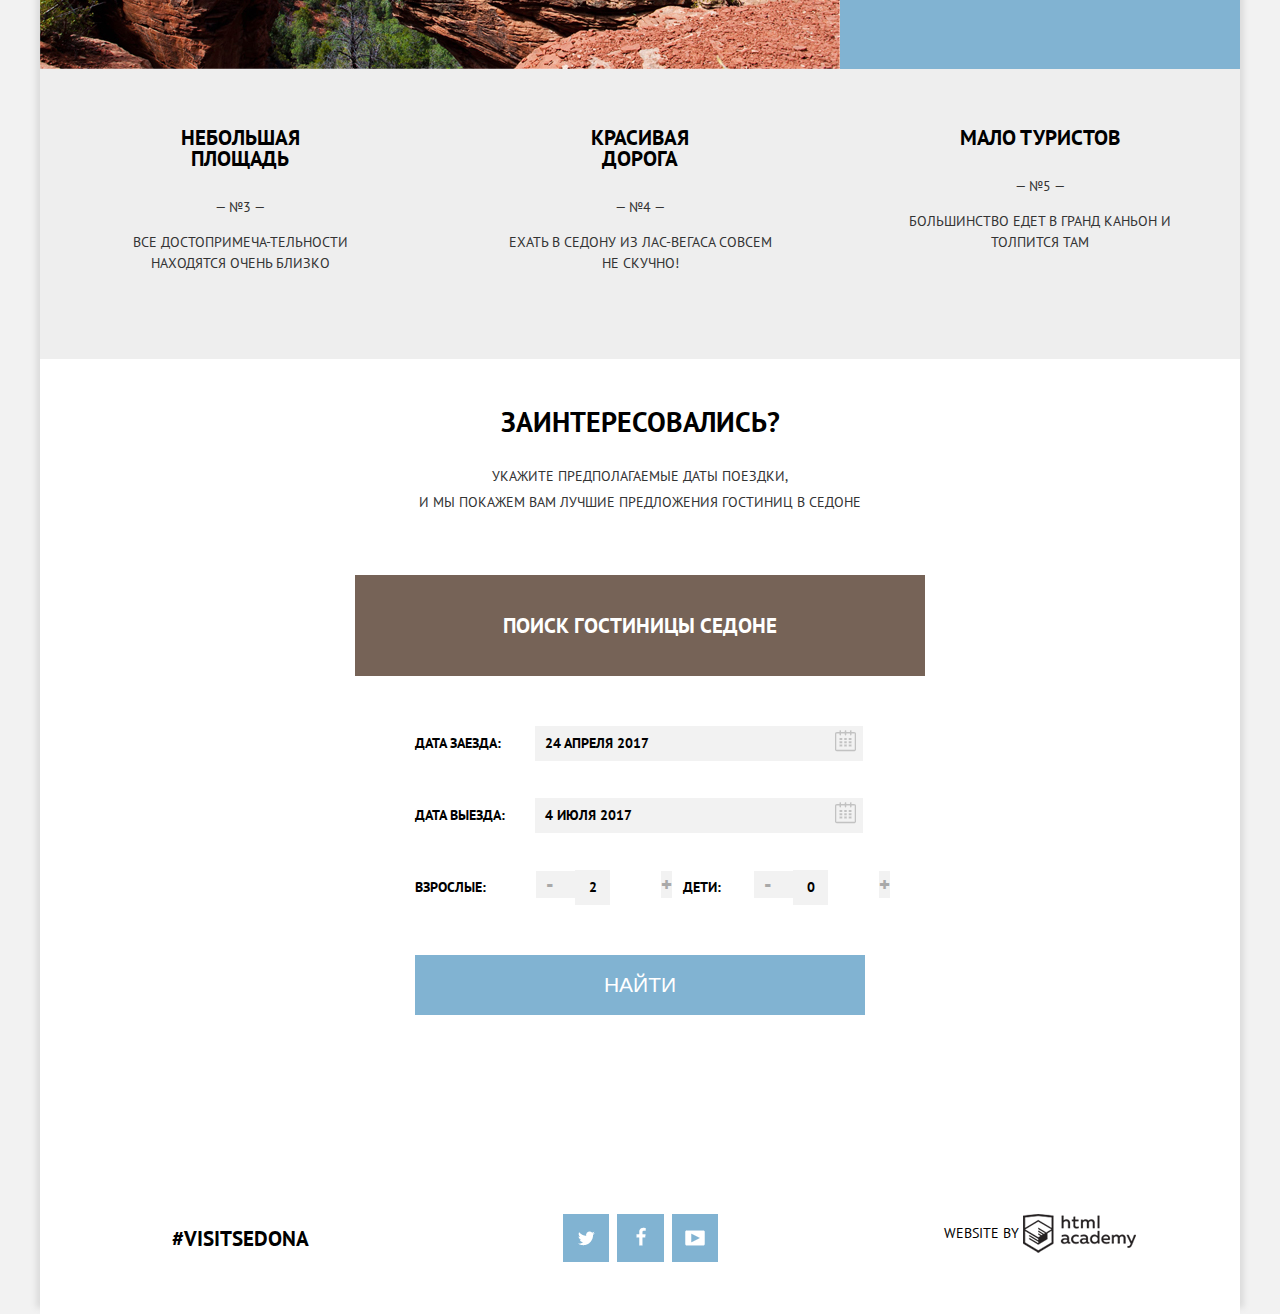
==== commit 01026904: "Исправление крт Б17" ====
--- a/index.html
+++ b/index.html
@@ -85,11 +85,11 @@
 						<p>Укажите предполагаемые даты поездки,</p>
 						<p>и мы покажем вам лучшие предложения гостиниц в седоне</p>
 					</div>
-					<div class="search_block">
-						<div class="search_btn">
-							<h4><a href="#">Поиск гостиницы седоне</a></h4>
-						</div>
-						<div class="map">
+					<div>
+						<div class="search_block">
+							<div class="search_btn">
+								<h4><a href="#">Поиск гостиницы седоне</a></h4>
+							</div>
 							<form class="search_form" action="#" method="post">
 								<div class="date_box">
 									<label for="start_date">Дата заезда:</label>
@@ -119,18 +119,19 @@
 							</form>
 						</div>
 					</div>
+					<iframe src="https://www.google.com/maps/embed?pb=!1m10!1m8!1m3!1d13094.764601981537!2d-111.8010185!3d34.863987!3m2!1i1024!2i768!4f13.1!5e0!3m2!1sen!2s!4v1487537905121" width="100%" height="630" frameborder="0" style="border:0" allowfullscreen></iframe>
 				</div>
 			</main>
-			<footer class="footer clearfix">
-				<div class="footer_block"><h4>#visitsedona</h4></div>
-				<div class="footer_block">
-					<a class="social_btn social_btn_vk" href="https://vk.com/"></a>
-					<a class="social_btn social_btn_fb" href="https://www.facebook.com/"></a>
-					<a class="social_btn social_btn_youtube" href="https://www.youtube.com/"></a>
-				</div>
-				<div class="footer_block crt"><span>website by</span>
-					<a class="created crt" href="https://htmlacademy.ru/"></a>
-				</div>
+			<footer class="clearfix">
+					<div class="footer_block"><h4>#visitsedona</h4></div>
+					<div class="footer_block">
+						<a class="social_btn social_btn_vk" href="https://vk.com/"></a>
+						<a class="social_btn social_btn_fb" href="https://www.facebook.com/"></a>
+						<a class="social_btn social_btn_youtube" href="https://www.youtube.com/"></a>
+					</div>
+					<div class="footer_block crt"><span>website by</span>
+						<a class="created crt" href="https://htmlacademy.ru/"></a>
+					</div>
 			</footer>
 		</div>
 		<script src="js/map.js"></script>
--- a/css/style.css
+++ b/css/style.css
@@ -15,18 +15,12 @@
 	background: #f2f2f2;
 }
 
- h3{
-	font-size: 21px;
-	font-weight: 600;
-	width: 600px;
-	margin-top: 0;
-}
-
 .container{
 	width: 1200px;
 	margin: auto;
 	box-shadow: 10px 0 6px -6px #dbdbdb, -10px 0 6px -6px #dbdbdb;
 	background-color: #ffffff;
+	position: relative;
 }
 
 .menu_header, .menu_header ul{
@@ -71,6 +65,13 @@
 	right: 0;
 }
 
+ .title_page h3{
+	font-size: 21px;
+	font-weight: 600;
+	width: 600px;
+	margin-top: 0;
+}
+
 .title_page p{
 	color: #333333;
 	}
@@ -78,13 +79,13 @@
 .view_header{
 	width: 1200px;
 	height: 535px;
-	background-color: #81b3d2;
 	background: url("../img/gorgeous.png") no-repeat 50% 25%,
 				url("../img/welcome.png") no-repeat 50% 15%,
 				url("../img/sedona.png") no-repeat 50% 45%, 
 				url("../img/grand_canyon.png") no-repeat 50% 75%,
 				url("../img/background_footer.png") no-repeat bottom, 
-				url("../img/background.jpg") 50% 25%;  
+				url("../img/background.jpg") 50% 25%
+				#81b3d2;  
 }
 
 .content .title_page{
@@ -171,7 +172,7 @@
 	background: #ffffff;
 	text-align: left;
 	font-weight: 600;
-	padding: 20px 60px 65px;
+	padding: 35px 60px 60px;
 }
 
 .search_form label{
@@ -185,22 +186,38 @@
 	border: 0;
 	line-height: 35px;
 	background-color: #f2f2f2;
+	padding: 0;
 }
 
 .date_box{
-	margin: 30px 0;
+	margin: 15px 0;
+	position:relative;
 }
 
 .date_box input{
 	width: 328px;
-	background: #f2f2f2 url("../img/calendar.png") no-repeat 290px;
-	position:relative;
 	outline: none;
+}
+.date_box a{
+	position: relative;
+	display:block;
+	width: 21px;
+	height: 22px;
+	background: #f2f2f2 url("../img/calendar.png") no-repeat;
+	top: -31px;
+	left: 420px;
+}
+
+.date_box a:hover{
+	background: #f2f2f2 url("../img/calendar_2.png") no-repeat;
+}
+
+.date_box a:active{
+	background: #f2f2f2 url("../img/calendar_3.png") no-repeat;
 }
 
 .date_box input:hover{
 	width: 328px;
-	background: #f2f2f2 url("../img/calendar_2.png") no-repeat 290px;
 	position: relative;
 	outline: none;
 	cursor: pointer;
@@ -208,7 +225,6 @@
 
 .date_box input:active{
 	width: 328px;
-	background: #f2f2f2 url("../img/calendar_3.png") no-repeat 290px;
 	position: relative;
 	outline: none;
 	cursor: pointer;
@@ -250,15 +266,17 @@
 	padding-left: 10px;
 }
 
+
 .nr_pers{
-	margin: 30px 0 50px;
+	margin: 0 0 50px;
 }
 
 .nr_pers input{
-	width: 90px;
+	width: 35px;
 	text-align: center;
 	font-family: "PT Sans", "Arial", sans-serif;
 	font-weight: 600;
+	margin-left: 40px;
 }
 
 .nr_adults{
@@ -280,11 +298,14 @@
 
 .prev{
 	position: relative;
-	right: 80px;
+	left: -78px;
+    padding-right: 25px;
+    height: 35px;
+    padding-left: 10px;
 }
 
 .next{
-	position: relative;
+	/*position: relative;*/
 	right: 40px;
 }
 
@@ -315,9 +336,12 @@
 }
 
 .search_btn h4{
+	font-weight: 600;
+	font-size: 21px;
+	line-height: 21px;
 	background-color: #766357;
-	margin: 0 315px;
 	padding: 40px 0;
+	margin: 0;
 	color: white;
 	outline:none;
 }
@@ -352,9 +376,18 @@
 	border:none;
 }
 
-.map{
-	height: 480px;
-	background-image: url("../img/map.jpg");
+.search_block{
+	position: relative;
+	width: 570px;
+	margin: 0 auto;
+}
+
+.search_form{
+	/*height: 480px;
+	background: #81b3d2 url("../img/map.jpg");*/
+	
+	position: absolute;
+	left: 0;
 }
 
 .search_form_show{
@@ -363,7 +396,7 @@
 
 
 .sprite{
-	background-image: url(spritesheet.png);
+	background: #81b3d2 url(spritesheet.png);
 	background-repeat: no-repeat;
 	display: block;
 }
@@ -482,28 +515,37 @@
 	background-position: -10px -941px;
 }
 
+footer {
+    position: absolute;
+    left: 0;
+    bottom: 0;
+    width: 100%;
+	background-color: rgba(255, 255, 255, 0.8);
+}
+
+
 .footer_block{
 	width: 400px;
 	min-height: 50px;
 	float: left;
 	padding-top: 50px;
 	padding-bottom: 50px;
-	background-color: #f9fbf6;
 	margin: 0;
 	line-height: 0;
 }
 
-.footer h4{
+footer h4{
 	margin: 0;
 	line-height: 50px;
+	font-weight: 800;
+	font-size: 21px;
 }
 
 .social_btn{
 	display: inline-block;
 	margin-left: 2px;
 	margin-right: 2px;
-	background: #81b3d2;
-	background-image: url("../img/sprite2.png");
+	background: #81b3d2 url("../img/sprite2.png");
 	background-repeat: no-repeat;
 }
 
@@ -572,7 +614,7 @@
 }
 
 .created{
-	background-image: url("../img/sprite2.png");
+	background: url("../img/sprite2.png") #ffffff;
 	background-repeat: no-repeat;
 	width: 113px;
 	height: 39px;
@@ -580,7 +622,7 @@
 }
 
 .created:hover{
-	background-image: url("../img/sprite2.png");
+	background: url("../img/sprite2.png") #ffffff;
 	background-repeat: no-repeat;
 	width: 113px;
 	height: 39px;
@@ -588,7 +630,7 @@
 }
 
 .created:active{
-	background-image: url("../img/sprite2.png");
+	background: url("../img/sprite2.png") #ffffff;
 	background-repeat: no-repeat;
 	width: 113px;
 	height: 39px;
@@ -597,7 +639,7 @@
 }
 
 .filter{
-	background: #f2f2f2 url("../img/background_filter.png");
+	background: #81b3d2 url("../img/background_filter.png");
 	padding: 0 70px;
 	padding-bottom: 30px;
 	margin: 0 auto;
@@ -809,6 +851,9 @@
 }
 
 .search_title h3{
+	font-size: 21px;
+	font-weight: 600;
+	margin-top: 0;
 	width: 130px;
 	padding-top: 12px;
 	float: left;
@@ -906,6 +951,9 @@
 
 .name_hotel h3{
 	width: 260px;
+	font-size: 21px;
+	font-weight: 600;
+	margin-top: 0;
 }
 
 .name_hotel a{
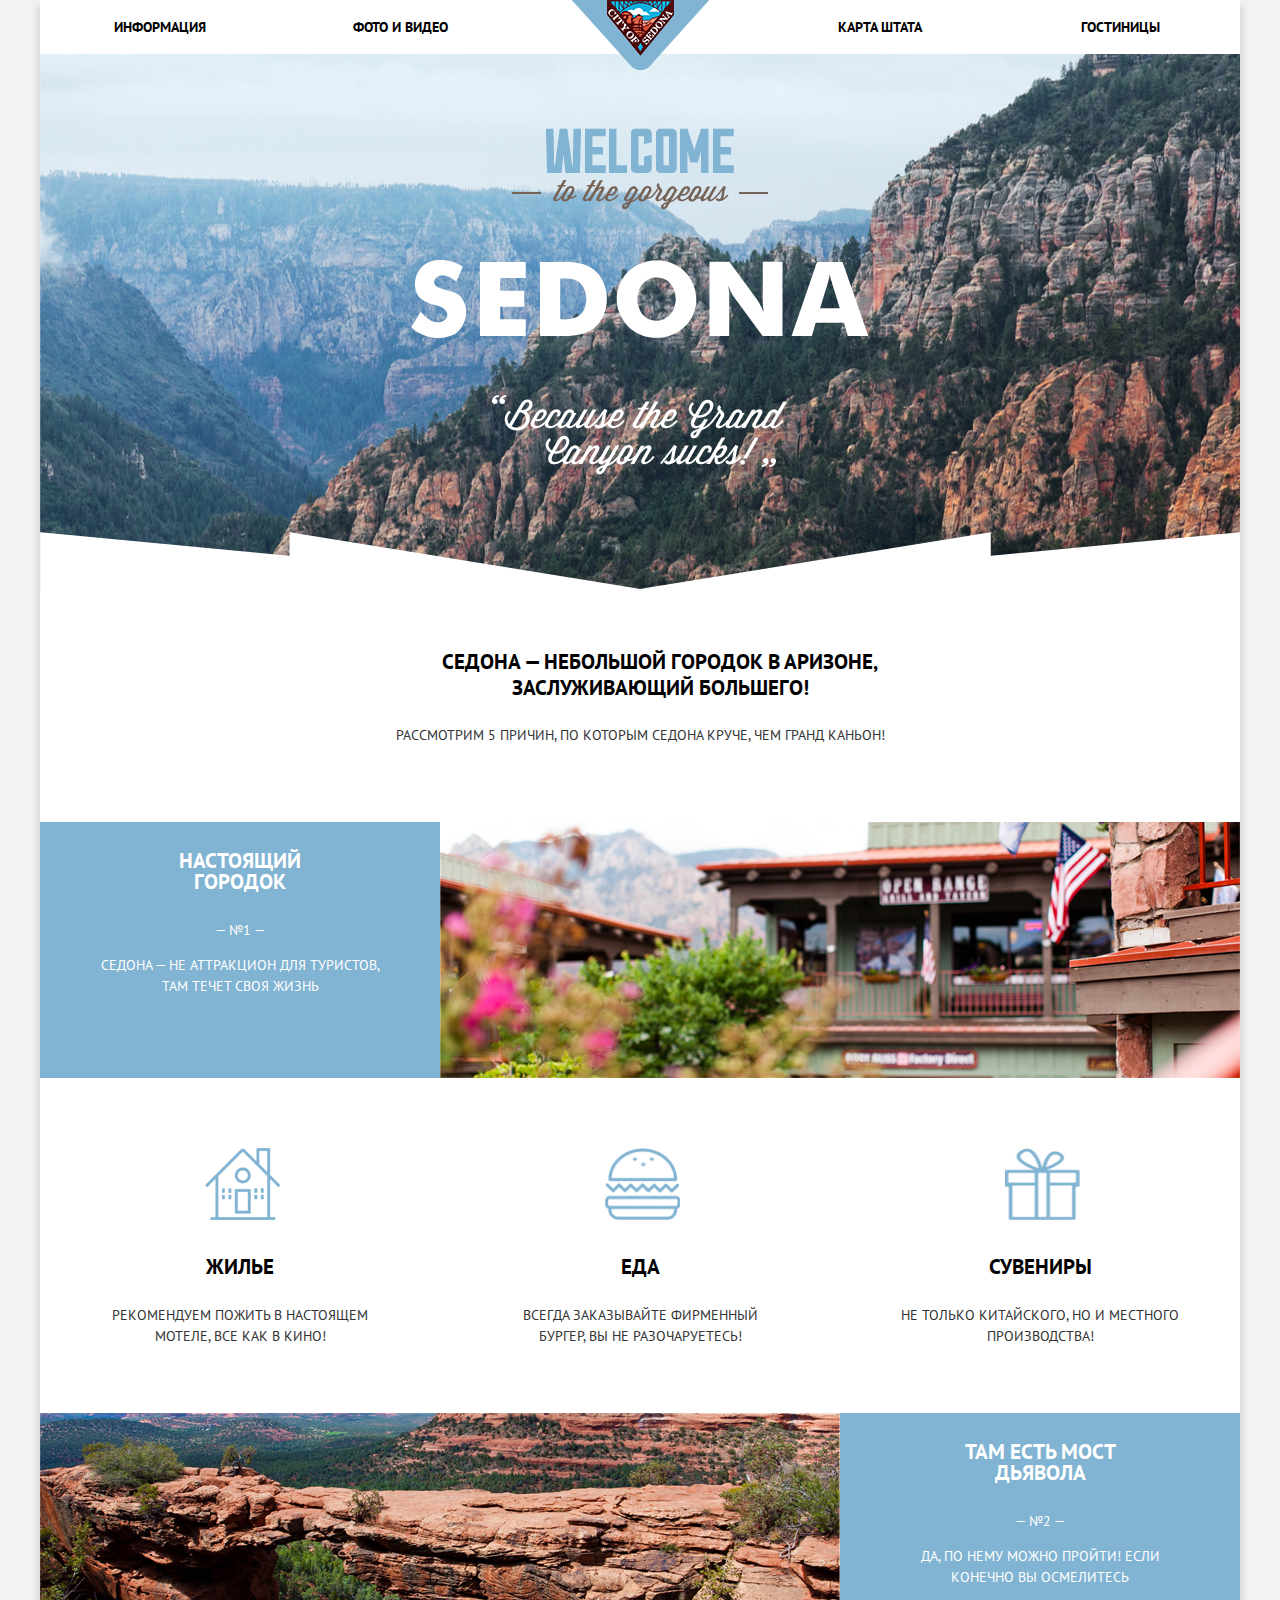
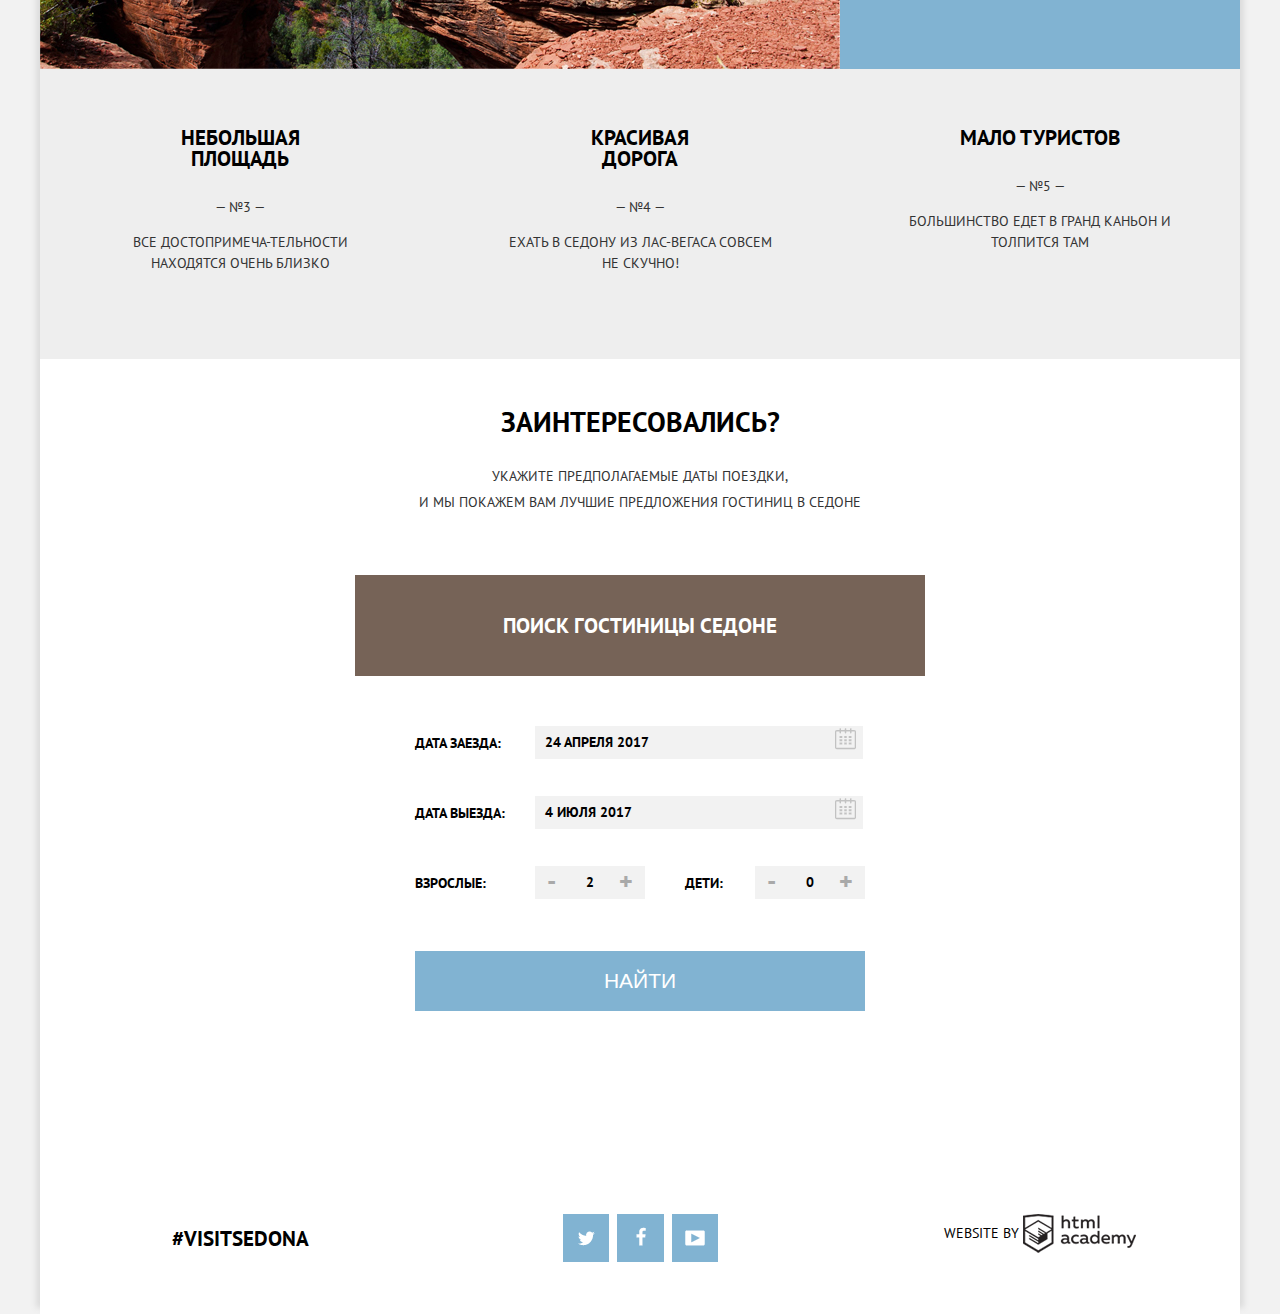
==== commit 8a08a803: "Исправление крт Б11." ====
--- a/index.html
+++ b/index.html
@@ -104,14 +104,14 @@
 								<div class="nr_pers clearfix">
 									<div class="nr_adults">
 										<label class="number_box" for="nr_adults">Взрослыe:</label>
+										<a href="#" class="prev">-</a>
 										<input type="text" id="nr_adults" value="2">
-										<a href="#" class="prev">-</a>
 										<a href="#" class="next">+</a>
 									</div>
 									<div class="nr_children">
 										<label class="number_box" for="number_children">Дети:</label>
+										<a href="#" class="prev">-</a>
 										<input type="text" id="number_children" value="0">
-										<a href="#" class="prev">-</a>
 										<a href="#" class="next">+</a>
 									</div>
 								</div>
@@ -122,7 +122,7 @@
 					<iframe src="https://www.google.com/maps/embed?pb=!1m10!1m8!1m3!1d13094.764601981537!2d-111.8010185!3d34.863987!3m2!1i1024!2i768!4f13.1!5e0!3m2!1sen!2s!4v1487537905121" width="100%" height="630" frameborder="0" style="border:0" allowfullscreen></iframe>
 				</div>
 			</main>
-			<footer class="clearfix">
+			<footer class="index_footer clearfix">
 					<div class="footer_block"><h4>#visitsedona</h4></div>
 					<div class="footer_block">
 						<a class="social_btn social_btn_vk" href="https://vk.com/"></a>
--- a/css/style.css
+++ b/css/style.css
@@ -17,7 +17,7 @@
 
 .container{
 	width: 1200px;
-	margin: auto;
+	margin: 0 auto;
 	box-shadow: 10px 0 6px -6px #dbdbdb, -10px 0 6px -6px #dbdbdb;
 	background-color: #ffffff;
 	position: relative;
@@ -97,6 +97,15 @@
 	line-height: 0;
 }
 
+.info_sedona h4{
+	font-weight: 600;
+	font-size: 21px;
+	line-height: 21px;
+	margin-left: 120px;
+	margin-right: 120px;
+}
+
+
 .info_sedona_left{
 	width: 400px;
 	float: left;
@@ -184,7 +193,7 @@
 
 .search_form input{
 	border: 0;
-	line-height: 35px;
+	line-height: 33px;
 	background-color: #f2f2f2;
 	padding: 0;
 }
@@ -195,15 +204,17 @@
 }
 
 .date_box input{
-	width: 328px;
+	width: 298px;
 	outline: none;
+	padding: 0 30px 0 0;
+	background: #f2f2f2;
 }
 .date_box a{
 	position: relative;
 	display:block;
 	width: 21px;
 	height: 22px;
-	background: #f2f2f2 url("../img/calendar.png") no-repeat;
+	background: transparent url("../img/calendar.png") no-repeat;
 	top: -31px;
 	left: 420px;
 }
@@ -217,14 +228,12 @@
 }
 
 .date_box input:hover{
-	width: 328px;
 	position: relative;
 	outline: none;
 	cursor: pointer;
 }
 
 .date_box input:active{
-	width: 328px;
 	position: relative;
 	outline: none;
 	cursor: pointer;
@@ -272,20 +281,23 @@
 }
 
 .nr_pers input{
-	width: 35px;
+	width: 40px;
 	text-align: center;
 	font-family: "PT Sans", "Arial", sans-serif;
 	font-weight: 600;
-	margin-left: 40px;
+	padding: 0 35px 0 35px;
+	border: none;
+	outline: none;
 }
 
 .nr_adults{
 	float: left;
+	position: relative;
 }
 
 .nr_children{
 	float: right;
-	margin-right: -25px;
+	position: relative;
 }
 
 .nr_children label {
@@ -296,38 +308,34 @@
 	text-decoration: none;
 }
 
-.prev{
-	position: relative;
-	left: -78px;
-    padding-right: 25px;
-    height: 35px;
-    padding-left: 10px;
-}
-
-.next{
-	/*position: relative;*/
-	right: 40px;
-}
-
 .prev, .next{
+	position: absolute;
 	color: #a9a9a9;
-	font-size: 21px;
-	background-color: #f2f2f2;
+	font-size: 26px;
+	background-color: #f2f2f2; 
 	border: none;
 	cursor: pointer;
-	outline:none;
+	outline: none;
+}
+
+.prev{
+	padding-left: 12px;
+	top: 2px;
+}
+
+.next{
+	right: 12px;
+	top: 2px;
 }
 
 .prev:hover,
 .next:hover{
 	color: #000000;
-	outline:none;
 }
 
 .prev:active,
 .next:active{
 	color: #81b3d2;
-	outline:none;
 }
 
 .search_btn{
@@ -383,17 +391,13 @@
 }
 
 .search_form{
-	/*height: 480px;
-	background: #81b3d2 url("../img/map.jpg");*/
-	
 	position: absolute;
 	left: 0;
 }
 
-.search_form_show{
-	display: block;
-}
-
+.search_form_hidden{
+	display: none;
+}
 
 .sprite{
 	background: #81b3d2 url(spritesheet.png);
@@ -515,7 +519,7 @@
 	background-position: -10px -941px;
 }
 
-footer {
+.index_footer {
     position: absolute;
     left: 0;
     bottom: 0;
@@ -534,7 +538,14 @@
 	line-height: 0;
 }
 
-footer h4{
+.index_footer h4{
+	margin: 0;
+	line-height: 50px;
+	font-weight: 800;
+	font-size: 21px;
+}
+
+.footer_catalog  h4{
 	margin: 0;
 	line-height: 50px;
 	font-weight: 800;
@@ -869,10 +880,14 @@
 	color: #000000;
 	line-height: 21px;
 	margin-left: 35px;
+	font-weight: 600;
+	line-height: 26px;
 }
 
 .sort_item ul{
 	display: inline-block;
+	font-weight: 600;
+	line-height: 26px;
 }
 
 .sort_item li{
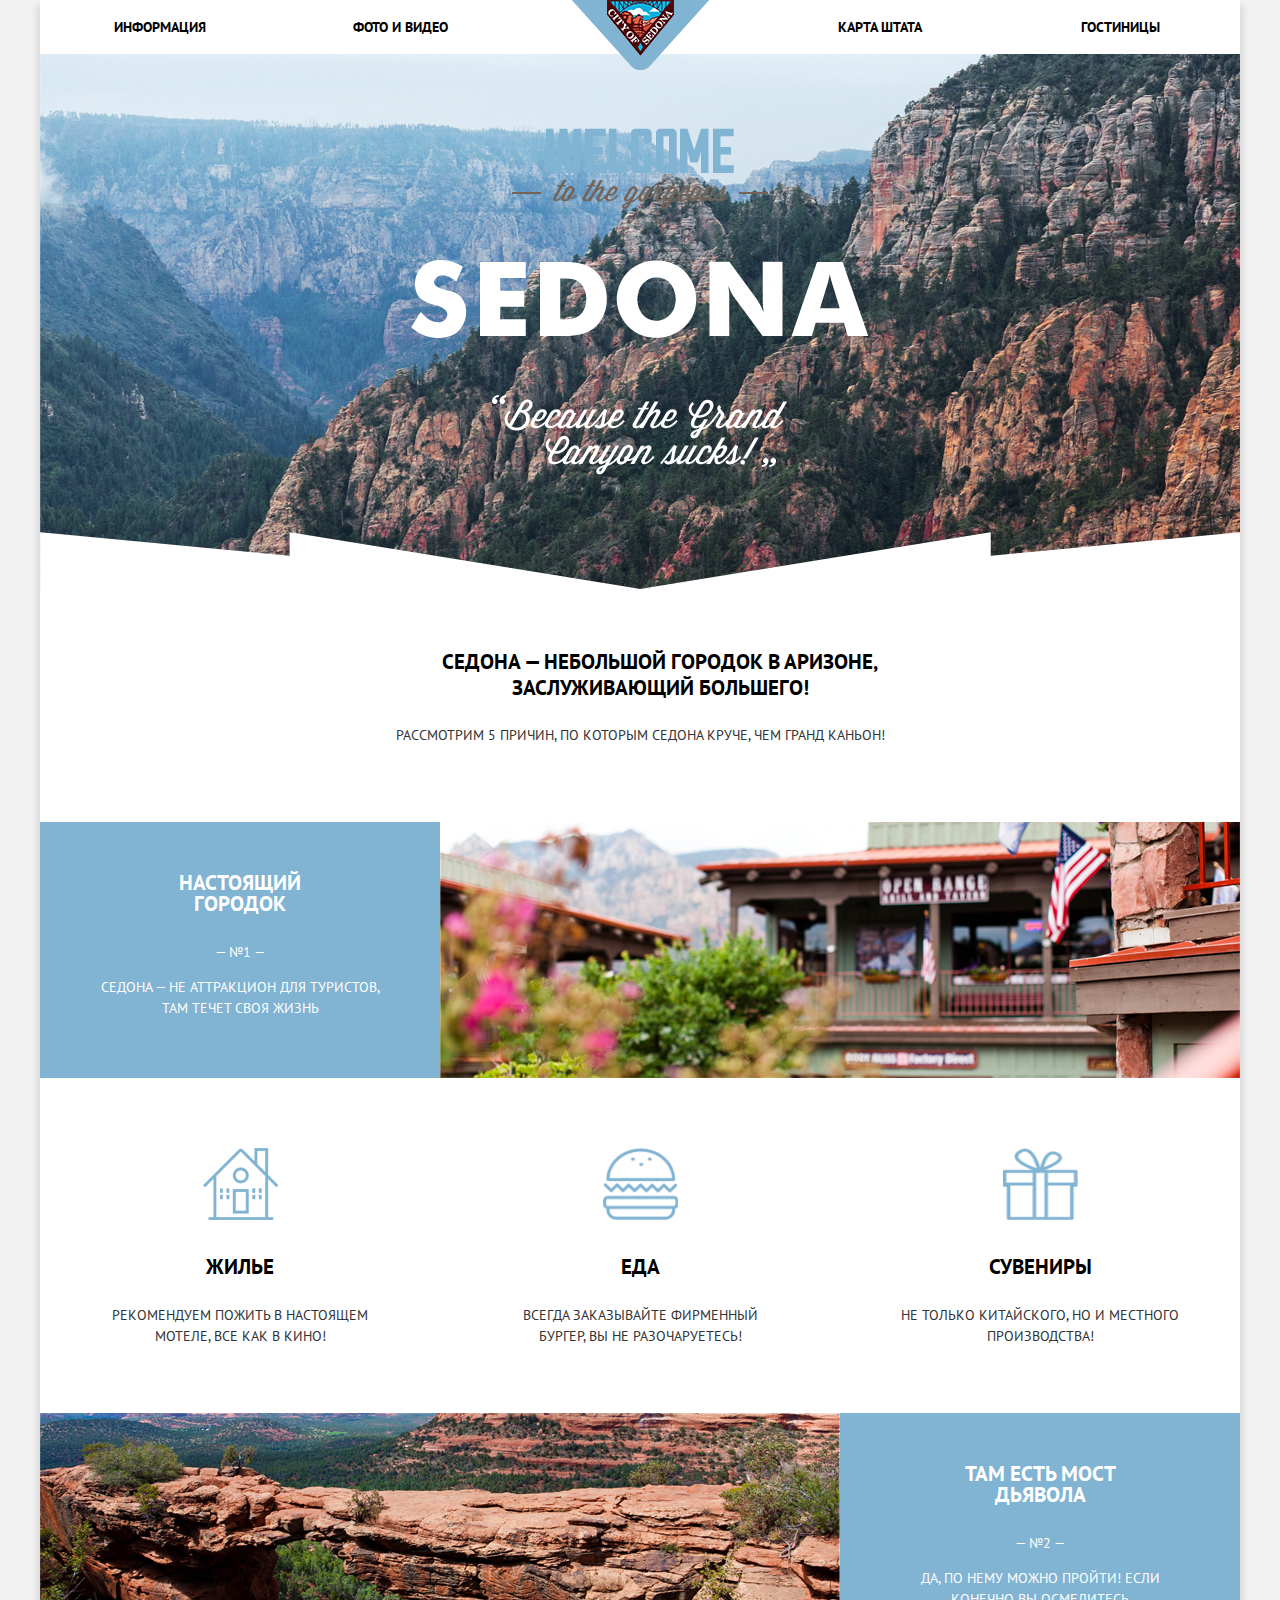
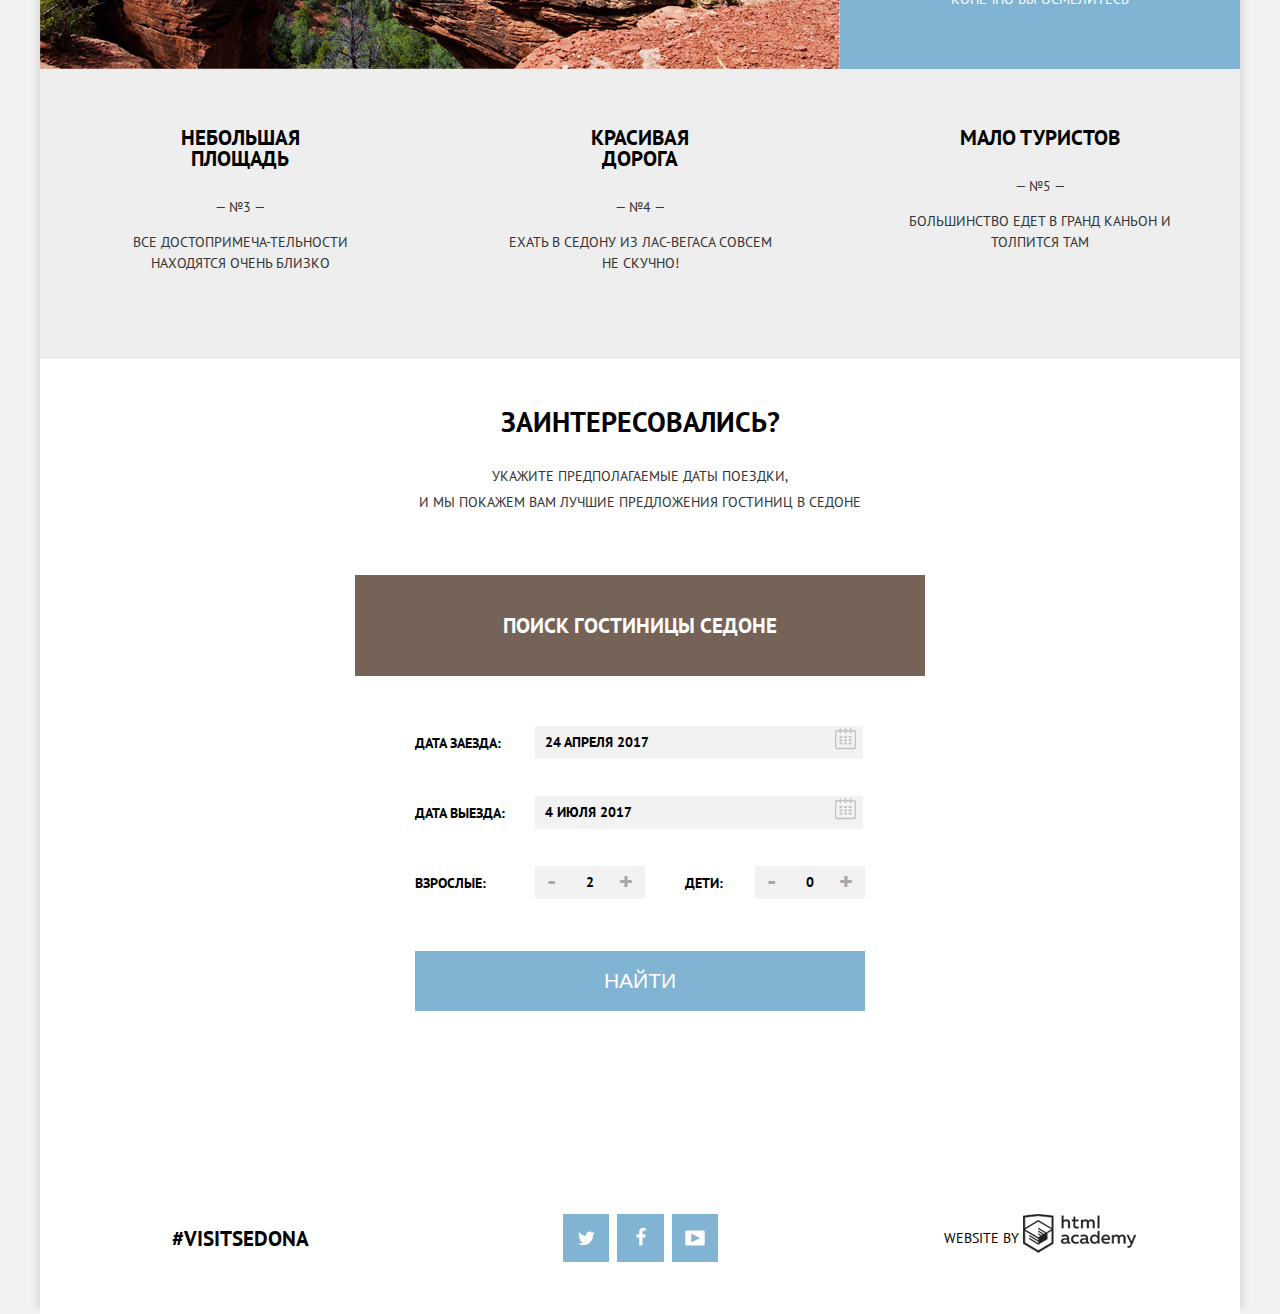
==== commit 5c1e2f80: "Д15, Д23" ====
--- a/index.html
+++ b/index.html
@@ -4,7 +4,7 @@
 		<title>Седона</title>
 		<link href="https://fonts.googleapis.com/css?family=PT+Sans" rel="stylesheet">
 		<link rel="stylesheet" href="css/normalize.css">
-		<link rel="stylesheet" href="css/style.css"> 
+		<link rel="stylesheet" href="css/styles.min.css"> 
 	</head>
 	<body>
 		<div class="container">
@@ -134,6 +134,6 @@
 					</div>
 			</footer>
 		</div>
-		<script src="js/map.js"></script>
+		<script src="js/form.min.js"></script>
 	</body>
 </html>
--- a/css/styles.min.css
+++ b/css/styles.min.css
@@ -0,0 +1 @@
+.nr_pers input,body{font-family:"PT Sans",Arial,sans-serif}.crt,.price_control label{vertical-align:center}.btn_price,.search_submit,body{text-transform:uppercase}.cell_1,.cell_2,.menu_header a,.name_hotel a,.name_hotel a:focus,.name_hotel a:hover,.nr_pers a,.search_btn a,.select_item a,.sort_item a{text-decoration:none}.clearfix:after{content:"";display:table;clear:both}body{font-size:14px;line-height:26px;color:#000;font-weight:300;text-align:center;background:#f2f2f2}.features h4,.info_sedona h4,.title_page h3{font-size:21px;font-weight:600}.container{width:1200px;margin:0 auto;box-shadow:10px 0 6px -6px #dbdbdb,-10px 0 6px -6px #dbdbdb;background-color:#fff;position:relative}.menu_header,.menu_header ul{margin:0;background-color:#fff;padding-left:0}.menu_header li{float:left;width:20%;padding:20px 0;list-style:none;line-height:14px}.menu_header a{color:#000;font-weight:600}.menu_header a:hover{color:#81b3d2}.menu_header a:active{color:#000;opacity:.3}.menu_header .active{color:#918279}.index_link img{position:absolute;top:0;margin-left:auto;margin-right:auto;left:0;right:0}.date_box,.date_box a,.nr_adults,.nr_children{position:relative}.title_page h3{width:600px;margin-top:0}.title_page p{color:#333}.view_header{width:1200px;height:535px;background:url(../img/gorgeous.png) 50% 25% no-repeat,url(../img/welcome.png) 50% 15% no-repeat,url(../img/sedona.png) 50% 45% no-repeat,url(../img/grand_canyon.png) 50% 75% no-repeat,url(../img/background_footer.png) bottom no-repeat,url(../img/background.jpg) 50%}.content .title_page{padding:60px 320px}.info_sedona{background:#81b3d2;line-height:0}.info_sedona h4{line-height:21px;margin-left:120px;margin-right:120px;margin-top:50px}.info_sedona_left{width:400px;float:left;background:#81b3d2;color:#fff}.info_sedona_left p{margin-left:50px;margin-right:50px;line-height:21px}.info_sedona_right{width:800px;float:left}.features{width:1200px}.features img{margin:70px auto 0}.features p{color:#333;margin-left:60px;margin-right:60px;line-height:21px}.features_block{width:400px;float:left;min-height:335px}.features_block2{background-color:#eee;width:400px;float:left;padding-top:30px;min-height:260px}.features h4{line-height:21px;margin-left:120px;margin-right:120px}.reservation_form h3{width:1200px;margin-top:50px;font-weight:700;font-size:28px}.reservation_form p{color:#333;width:600px;margin:auto}.search_form{width:450px;margin:0 auto;background:#fff;text-align:left;font-weight:600;padding:35px 60px 60px}.search_form label{width:120px;display:block;float:left;line-height:35px}.search_form input{border:0;line-height:33px;background-color:#f2f2f2;padding:0}.next,.nr_pers input,.prev,.search_submit,.search_submit:active,.search_submit:hover{border:none;outline:0}.date_box{margin:15px 0}.date_box input{width:298px;outline:0;padding:0 30px 0 0;background:#f2f2f2}.date_box a{display:block;width:21px;height:22px;background:url(../img/calendar.png) no-repeat;top:-31px;left:420px}.date_box a:hover{background:url(../img/calendar_2.png) no-repeat #f2f2f2}.date_box a:active{background:url(../img/calendar_3.png) no-repeat #f2f2f2}.date_box input:active,.date_box input:hover{position:relative;outline:0;cursor:pointer}.date_box input::-webkit-input-placeholder{color:#000;text-transform:uppercase;font-size:14px;font-family:"PT Sans",Arial,sans-serif;font-weight:600;padding-left:10px}.date_box input:-ms-input-placeholder{color:#000;text-transform:uppercase;font-size:14px;font-family:"PT Sans",Arial,sans-serif;font-weight:600;padding-left:10px}.date_box input::-moz-placeholder{color:#000;text-transform:uppercase;font-size:14px;font-family:"PT Sans",Arial,sans-serif;font-weight:600;padding-left:10px}.date_box input:-moz-placeholder{color:#000;text-transform:uppercase;font-size:14px;font-family:"PT Sans",Arial,sans-serif;font-weight:600;padding-left:10px}.nr_pers{margin:0 0 50px}.nr_pers input{width:40px;text-align:center;font-weight:600;padding:0 35px}.nr_adults{float:left}.nr_children{float:right}.nr_children label{width:70px}.next,.prev{position:absolute;color:#a9a9a9;font-size:26px;background-color:#f2f2f2;cursor:pointer}.prev{padding-left:12px;top:2px}.next{right:12px;top:2px}.next:hover,.prev:hover{color:#000}.next:active,.prev:active{color:#81b3d2}.search_btn{margin-top:60px;outline:0}.search_btn h4{font-weight:600;font-size:21px;line-height:21px;background-color:#766357;padding:40px 0;margin:0;color:#fff;outline:0}.search_btn a{color:#fff}.search_submit{width:100%;height:60px;background-color:#81b3d2;font-size:21px;color:#fff;cursor:pointer}.search_submit:hover{background:#669ec0}.search_submit:active{background:#5496bd;color:#88b6d1}.search_block{position:relative;width:570px;margin:0 auto}.search_form{position:absolute;left:0;display:block;animation:slide .6s}@keyframes slide{0%{transform:translateY(-200px)}70%{transform:translateY(30px)}90%{transform:translateY(-10px)}100%{transform:translateY(0)}}.search_form_hidden{display:none}.sprite{background:url(spritesheet.png) no-repeat #81b3d2;display:block}.crt,.social_btn{display:inline-block}.sprite-checkbox{width:22px;height:22px;background-position:-10px -10px}.sprite-checked{width:26px;height:22px;background-position:-10px -52px}.sprite-calendar{width:21px;height:22px;background-position:-10px -10px}.sprite-calendar_2{width:21px;height:22px;background-position:-10px -52px}.sprite-calendar_3{width:21px;height:22px;background-position:-10px -94px}.sprite-checkbox_disabled{width:22px;height:22px;background-position:-10px -136px}.sprite-checked_disabled{width:26px;height:22px;background-position:-10px -178px}.sprite-fb_1,.sprite-fb_2,.sprite-fb_3{width:47px;height:48px}.sprite-fb_1{background-position:-10px -220px}.sprite-fb_2{background-position:-10px -288px}.sprite-fb_3{background-position:-10px -356px}.sprite-html_academy{width:113px;height:39px;background-position:-10px -424px}.sprite-html_academy_2{width:113px;height:39px;background-position:-10px -483px}.sprite-html_academy_3{width:113px;height:39px;background-position:-10px -542px}.sprite-vk_1{width:46px;height:48px;background-position:-10px -601px}.sprite-vk_2{width:46px;height:48px;background-position:-10px -669px}.sprite-vk_3{width:46px;height:48px;background-position:-10px -737px}.sprite-youtube_1{width:46px;height:48px;background-position:-10px -805px}.sprite-youtube_2{width:46px;height:48px;background-position:-10px -873px}.sprite-youtube_3{width:46px;height:48px;background-position:-10px -941px}.index_footer{position:absolute;left:0;bottom:0;width:100%;background-color:rgba(255,255,255,.8)}.footer_block{width:400px;min-height:50px;float:left;padding-top:50px;padding-bottom:50px;margin:0;line-height:0}.footer_catalog h4,.index_footer h4{margin:0;line-height:50px;font-weight:800;font-size:21px}.social_btn{margin-left:2px;margin-right:2px;background:url(../img/sprite2.png) no-repeat #81b3d2}.social_btn_vk{width:46px;height:48px;background-position:-10px -601px}.social_btn_fb{width:47px;height:48px;background-position:-10px -220px}.social_btn_youtube{width:46px;height:48px;background-position:-10px -805px}.social_btn_vk:hover{width:46px;height:48px;background-position:-10px -669px}.social_btn_fb:hover{width:47px;height:48px;background-position:-10px -288px}.social_btn_youtube:hover{width:46px;height:48px;background-position:-10px -873px}.social_btn_vk:active{width:46px;height:48px;background-position:-10px -737px}.social_btn_fb:active{width:47px;height:48px;background-position:-10px -356px}.social_btn_youtube:active{width:46px;height:48px;background-position:-10px -941px}.created,.created:active,.created:hover{width:113px;height:39px}.crt span{position:relative;top:-10px}.created{background:url(../img/sprite2.png) -10px -424px no-repeat #fff}.created:hover{background:url(../img/sprite2.png) -10px -483px no-repeat #fff}.created:active{background:url(../img/sprite2.png) -10px -542px no-repeat #fff}.filter{background:url(../img/background_filter.png) #81b3d2;padding:0 70px 30px;margin:0 auto;text-align:left;font-weight:500px;color:#fff}.checkboxes h5,.select_price h5{font-weight:600;font-size:16px;line-height:21px}.filter .checkboxes{width:240px;float:left}input[type=checkbox]{display:none}input[type=checkbox]+label{display:block;margin:10px 0;padding-left:45px;padding-bottom:15px;position:relative;cursor:pointer}input[type=checkbox]:disabled+label::before{content:"";position:absolute;top:0;left:0;background-image:url(../img/sprite2.png);background-repeat:no-repeat;padding-left:45px;padding-bottom:15px;width:26px;height:22px;background-position:-10px -178px}input[type=checkbox]+label::before,input[type=checkbox]:checked+label::before{background-image:url(../img/sprite.png);background-repeat:no-repeat;height:22px;position:absolute;left:0;content:"";top:0}input[type=checkbox]+label::before{width:22px;background-position:-10px -10px}input[type=checkbox]:checked+label::before{width:26px;background-position:-10px -52px}.select_price{float:right;width:330px}.price_control{position:relative;height:36px;margin-bottom:20px;border:2px solid #fff;border-radius:2px}.price_control::after{content:"";position:absolute;width:2px;height:22px;background:#fff;top:0;left:50%;transform:translate(40%,30%)}.price_control label{line-height:38px;font-size:14px;cursor:pointer}.price_control input{width:50px;margin-left:10px;color:inherit;font:inherit;background:0 0;border:none;outline:0}.price_control .max_price,.price_control .min_price{width:90px;padding-left:65px}.range_control{position:relative;margin-bottom:32px}.range_control .scale{height:2px;background:rgba(255,255,255,.3)}.range_control .bar{height:2px;width:80%;background:#fff}.range_toggle{position:absolute;top:-9px;width:4px;height:4px;background:#ababab;border:8px solid #fff;border-radius:50%;box-shadow:0 2px 1px 0 rgba(0,1,1,.2);cursor:pointer}.range_toggle:hover{background:#1c4f80}.range_toggle_min{left:0}.range_toggle_max{left:80%}.btn_price{display:block;margin:0 auto;padding:6px 35px;font-size:14px;line-height:20px;background:0 0;color:#fff;border:2px solid #fff;border-radius:2px;cursor:pointer}.sort_item li,.sort_item ul{display:inline-block}.sort_item span,.sort_item ul{line-height:26px;font-weight:600}.btn_price:hover{color:#000;background:#fff}.btn,.btn:active,.btn:hover{background:0 0;border:#fff;outline-style:none}.btn{padding:0;width:15px;height:15px;margin-left:8px;color:#ccc}.btn:hover{color:#000}.btn:active{color:#81b3d2}.search_detected_item{padding:30px;text-align:left;border-bottom:1px solid #e5e5e5}.search_title h3{font-size:21px;font-weight:600;margin-top:0;width:130px;padding-top:12px;float:left;margin-left:40px}.sort_item{width:830px;float:left}.sort_item span{color:#000;margin-left:35px}.sort_item li{margin-right:30px;padding:0;font-size:12px;line-height:18px;color:#81b3d2}.title_list{color:#000}.sort_item a{border-bottom:1px dotted #81b3d2;color:#cacaca}.sort_item a:hover{color:#81b3d2}.sort_item a:active{color:#000;border-bottom:none}.select_item .active,.sort_item .active{color:#81b3d2}.select_item{width:62px;float:right;margin-right:30px}.founded_items{padding:30px 70px;border-bottom:1px solid #e5e5e5}.items_img,.items_info{float:left}.reiting_item{float:right;position:relative}.items_info{text-align:left;padding-left:30px;width:260px}.name_hotel{padding:0;margin:0 0 12px;line-height:21px}.name_hotel h3{width:260px;font-size:21px;font-weight:600;margin-top:0}.name_hotel a{color:#000}.name_hotel a:hover{color:#81b3d2}.name_hotel a:focus{color:#bcbcbc}.table_info .row{display:table-row}.table_info .cell{display:table-cell;height:28px}.cell_1,.cell_2{text-align:center}.cell_1{width:110px;color:#fff;background-color:#81b3d2;border-right:8px solid #fff}.cell_2{width:140px;color:#fff;background-color:#766357}.cell_1:hover{background-color:#669ec0}.cell_2:hover{background-color:#604e43}.cell_1:focus{background-color:#5496bd;color:#94b9d2}.cell_2:focus{background-color:#503e33;color:#857871}.items_img{width:135px;height:90px}.reiting_item p{position:absolute;right:0;top:70px;color:#333;width:100px;text-align:right}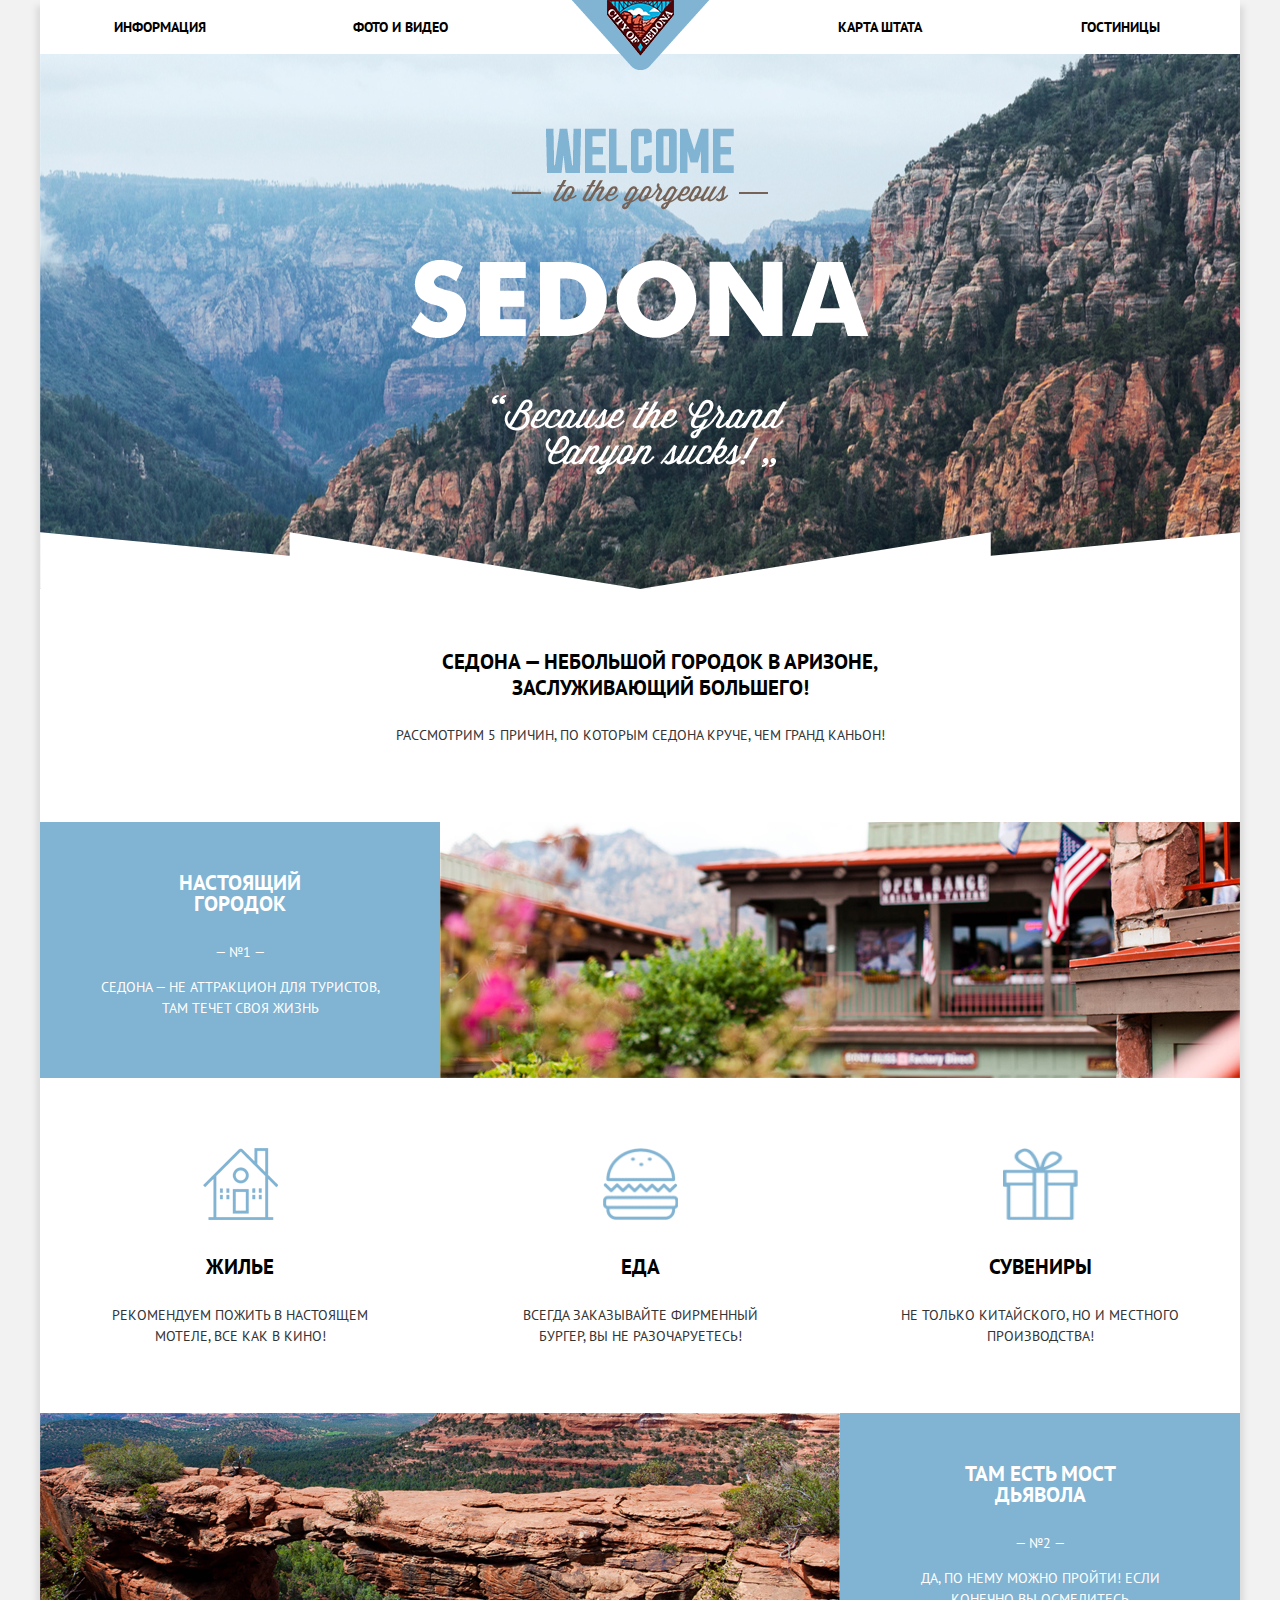
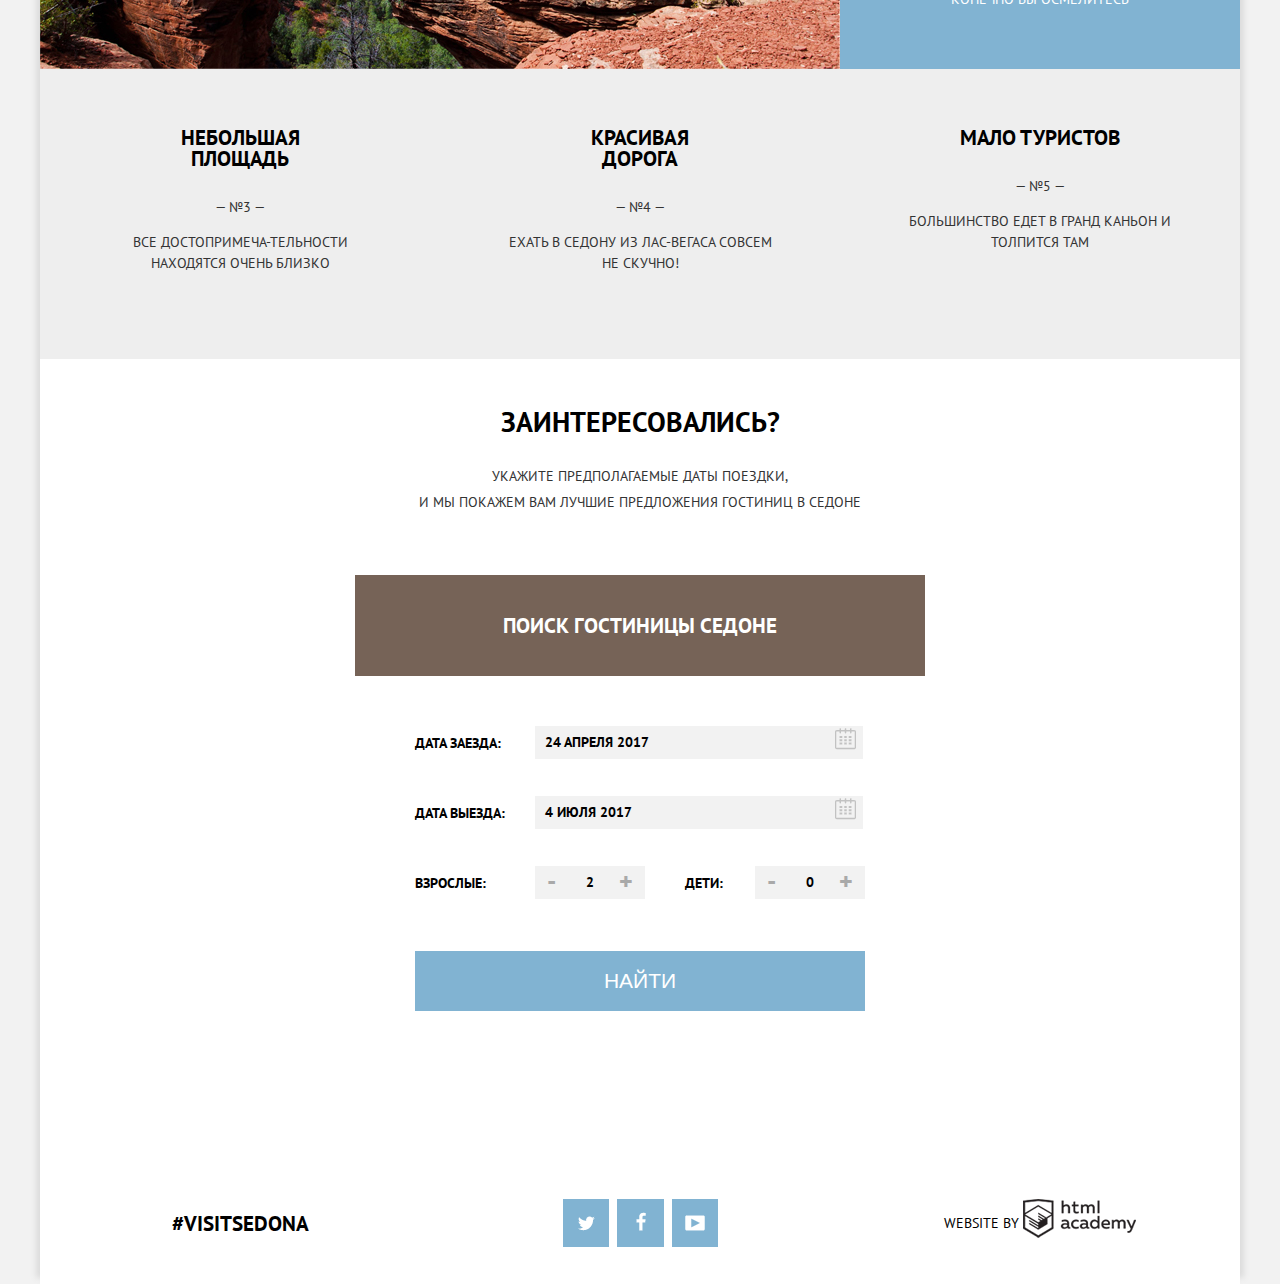
==== commit c573f3e4: "Б11. При наполнении контентом (как в макете) элементы каждой страницы соответствуют макету" ====
--- a/index.html
+++ b/index.html
@@ -2,7 +2,7 @@
 	<head>
 		<meta charset="utf-8">
 		<title>Седона</title>
-		<link href="https://fonts.googleapis.com/css?family=PT+Sans" rel="stylesheet">
+		<link href="https://fonts.googleapis.com/css?family=PT+Sans:300,400,500,600,700&amp;subset=cyrillic" rel="stylesheet">
 		<link rel="stylesheet" href="css/normalize.css">
 		<link rel="stylesheet" href="css/styles.min.css"> 
 	</head>
@@ -13,7 +13,7 @@
 					<ul>
 						<li><a href="#">информация</a></li>
 						<li><a href="#">фото и видео</a></li>
-						<li class="index_link"><img src="img/logo.png" alt="Logo" width="137" height="70"></a></li>
+						<li class="index_link"><img src="img/logo.png" alt="Logo" width="137" height="70"></li>
 						<li><a href="#">карта штата</a></li>
 						<li><a href="catalog.html">гостиницы</a></li>
 					</ul>
@@ -119,7 +119,7 @@
 							</form>
 						</div>
 					</div>
-					<iframe src="https://www.google.com/maps/embed?pb=!1m10!1m8!1m3!1d13094.764601981537!2d-111.8010185!3d34.863987!3m2!1i1024!2i768!4f13.1!5e0!3m2!1sen!2s!4v1487537905121" width="100%" height="630" frameborder="0" style="border:0" allowfullscreen></iframe>
+					<iframe class="goolge_map" src="https://www.google.com/maps/embed?pb=!1m10!1m8!1m3!1d13094.764601981537!2d-111.8010185!3d34.863987!3m2!1i1024!2i768!4f13.1!5e0!3m2!1sen!2s!4v1487537905121" allowfullscreen></iframe>
 				</div>
 			</main>
 			<footer class="index_footer clearfix">
--- a/css/styles.min.css
+++ b/css/styles.min.css
@@ -1 +1 @@
-.nr_pers input,body{font-family:"PT Sans",Arial,sans-serif}.crt,.price_control label{vertical-align:center}.btn_price,.search_submit,body{text-transform:uppercase}.cell_1,.cell_2,.menu_header a,.name_hotel a,.name_hotel a:focus,.name_hotel a:hover,.nr_pers a,.search_btn a,.select_item a,.sort_item a{text-decoration:none}.clearfix:after{content:"";display:table;clear:both}body{font-size:14px;line-height:26px;color:#000;font-weight:300;text-align:center;background:#f2f2f2}.features h4,.info_sedona h4,.title_page h3{font-size:21px;font-weight:600}.container{width:1200px;margin:0 auto;box-shadow:10px 0 6px -6px #dbdbdb,-10px 0 6px -6px #dbdbdb;background-color:#fff;position:relative}.menu_header,.menu_header ul{margin:0;background-color:#fff;padding-left:0}.menu_header li{float:left;width:20%;padding:20px 0;list-style:none;line-height:14px}.menu_header a{color:#000;font-weight:600}.menu_header a:hover{color:#81b3d2}.menu_header a:active{color:#000;opacity:.3}.menu_header .active{color:#918279}.index_link img{position:absolute;top:0;margin-left:auto;margin-right:auto;left:0;right:0}.date_box,.date_box a,.nr_adults,.nr_children{position:relative}.title_page h3{width:600px;margin-top:0}.title_page p{color:#333}.view_header{width:1200px;height:535px;background:url(../img/gorgeous.png) 50% 25% no-repeat,url(../img/welcome.png) 50% 15% no-repeat,url(../img/sedona.png) 50% 45% no-repeat,url(../img/grand_canyon.png) 50% 75% no-repeat,url(../img/background_footer.png) bottom no-repeat,url(../img/background.jpg) 50%}.content .title_page{padding:60px 320px}.info_sedona{background:#81b3d2;line-height:0}.info_sedona h4{line-height:21px;margin-left:120px;margin-right:120px;margin-top:50px}.info_sedona_left{width:400px;float:left;background:#81b3d2;color:#fff}.info_sedona_left p{margin-left:50px;margin-right:50px;line-height:21px}.info_sedona_right{width:800px;float:left}.features{width:1200px}.features img{margin:70px auto 0}.features p{color:#333;margin-left:60px;margin-right:60px;line-height:21px}.features_block{width:400px;float:left;min-height:335px}.features_block2{background-color:#eee;width:400px;float:left;padding-top:30px;min-height:260px}.features h4{line-height:21px;margin-left:120px;margin-right:120px}.reservation_form h3{width:1200px;margin-top:50px;font-weight:700;font-size:28px}.reservation_form p{color:#333;width:600px;margin:auto}.search_form{width:450px;margin:0 auto;background:#fff;text-align:left;font-weight:600;padding:35px 60px 60px}.search_form label{width:120px;display:block;float:left;line-height:35px}.search_form input{border:0;line-height:33px;background-color:#f2f2f2;padding:0}.next,.nr_pers input,.prev,.search_submit,.search_submit:active,.search_submit:hover{border:none;outline:0}.date_box{margin:15px 0}.date_box input{width:298px;outline:0;padding:0 30px 0 0;background:#f2f2f2}.date_box a{display:block;width:21px;height:22px;background:url(../img/calendar.png) no-repeat;top:-31px;left:420px}.date_box a:hover{background:url(../img/calendar_2.png) no-repeat #f2f2f2}.date_box a:active{background:url(../img/calendar_3.png) no-repeat #f2f2f2}.date_box input:active,.date_box input:hover{position:relative;outline:0;cursor:pointer}.date_box input::-webkit-input-placeholder{color:#000;text-transform:uppercase;font-size:14px;font-family:"PT Sans",Arial,sans-serif;font-weight:600;padding-left:10px}.date_box input:-ms-input-placeholder{color:#000;text-transform:uppercase;font-size:14px;font-family:"PT Sans",Arial,sans-serif;font-weight:600;padding-left:10px}.date_box input::-moz-placeholder{color:#000;text-transform:uppercase;font-size:14px;font-family:"PT Sans",Arial,sans-serif;font-weight:600;padding-left:10px}.date_box input:-moz-placeholder{color:#000;text-transform:uppercase;font-size:14px;font-family:"PT Sans",Arial,sans-serif;font-weight:600;padding-left:10px}.nr_pers{margin:0 0 50px}.nr_pers input{width:40px;text-align:center;font-weight:600;padding:0 35px}.nr_adults{float:left}.nr_children{float:right}.nr_children label{width:70px}.next,.prev{position:absolute;color:#a9a9a9;font-size:26px;background-color:#f2f2f2;cursor:pointer}.prev{padding-left:12px;top:2px}.next{right:12px;top:2px}.next:hover,.prev:hover{color:#000}.next:active,.prev:active{color:#81b3d2}.search_btn{margin-top:60px;outline:0}.search_btn h4{font-weight:600;font-size:21px;line-height:21px;background-color:#766357;padding:40px 0;margin:0;color:#fff;outline:0}.search_btn a{color:#fff}.search_submit{width:100%;height:60px;background-color:#81b3d2;font-size:21px;color:#fff;cursor:pointer}.search_submit:hover{background:#669ec0}.search_submit:active{background:#5496bd;color:#88b6d1}.search_block{position:relative;width:570px;margin:0 auto}.search_form{position:absolute;left:0;display:block;animation:slide .6s}@keyframes slide{0%{transform:translateY(-200px)}70%{transform:translateY(30px)}90%{transform:translateY(-10px)}100%{transform:translateY(0)}}.search_form_hidden{display:none}.sprite{background:url(spritesheet.png) no-repeat #81b3d2;display:block}.crt,.social_btn{display:inline-block}.sprite-checkbox{width:22px;height:22px;background-position:-10px -10px}.sprite-checked{width:26px;height:22px;background-position:-10px -52px}.sprite-calendar{width:21px;height:22px;background-position:-10px -10px}.sprite-calendar_2{width:21px;height:22px;background-position:-10px -52px}.sprite-calendar_3{width:21px;height:22px;background-position:-10px -94px}.sprite-checkbox_disabled{width:22px;height:22px;background-position:-10px -136px}.sprite-checked_disabled{width:26px;height:22px;background-position:-10px -178px}.sprite-fb_1,.sprite-fb_2,.sprite-fb_3{width:47px;height:48px}.sprite-fb_1{background-position:-10px -220px}.sprite-fb_2{background-position:-10px -288px}.sprite-fb_3{background-position:-10px -356px}.sprite-html_academy{width:113px;height:39px;background-position:-10px -424px}.sprite-html_academy_2{width:113px;height:39px;background-position:-10px -483px}.sprite-html_academy_3{width:113px;height:39px;background-position:-10px -542px}.sprite-vk_1{width:46px;height:48px;background-position:-10px -601px}.sprite-vk_2{width:46px;height:48px;background-position:-10px -669px}.sprite-vk_3{width:46px;height:48px;background-position:-10px -737px}.sprite-youtube_1{width:46px;height:48px;background-position:-10px -805px}.sprite-youtube_2{width:46px;height:48px;background-position:-10px -873px}.sprite-youtube_3{width:46px;height:48px;background-position:-10px -941px}.index_footer{position:absolute;left:0;bottom:0;width:100%;background-color:rgba(255,255,255,.8)}.footer_block{width:400px;min-height:50px;float:left;padding-top:50px;padding-bottom:50px;margin:0;line-height:0}.footer_catalog h4,.index_footer h4{margin:0;line-height:50px;font-weight:800;font-size:21px}.social_btn{margin-left:2px;margin-right:2px;background:url(../img/sprite2.png) no-repeat #81b3d2}.social_btn_vk{width:46px;height:48px;background-position:-10px -601px}.social_btn_fb{width:47px;height:48px;background-position:-10px -220px}.social_btn_youtube{width:46px;height:48px;background-position:-10px -805px}.social_btn_vk:hover{width:46px;height:48px;background-position:-10px -669px}.social_btn_fb:hover{width:47px;height:48px;background-position:-10px -288px}.social_btn_youtube:hover{width:46px;height:48px;background-position:-10px -873px}.social_btn_vk:active{width:46px;height:48px;background-position:-10px -737px}.social_btn_fb:active{width:47px;height:48px;background-position:-10px -356px}.social_btn_youtube:active{width:46px;height:48px;background-position:-10px -941px}.created,.created:active,.created:hover{width:113px;height:39px}.crt span{position:relative;top:-10px}.created{background:url(../img/sprite2.png) -10px -424px no-repeat #fff}.created:hover{background:url(../img/sprite2.png) -10px -483px no-repeat #fff}.created:active{background:url(../img/sprite2.png) -10px -542px no-repeat #fff}.filter{background:url(../img/background_filter.png) #81b3d2;padding:0 70px 30px;margin:0 auto;text-align:left;font-weight:500px;color:#fff}.checkboxes h5,.select_price h5{font-weight:600;font-size:16px;line-height:21px}.filter .checkboxes{width:240px;float:left}input[type=checkbox]{display:none}input[type=checkbox]+label{display:block;margin:10px 0;padding-left:45px;padding-bottom:15px;position:relative;cursor:pointer}input[type=checkbox]:disabled+label::before{content:"";position:absolute;top:0;left:0;background-image:url(../img/sprite2.png);background-repeat:no-repeat;padding-left:45px;padding-bottom:15px;width:26px;height:22px;background-position:-10px -178px}input[type=checkbox]+label::before,input[type=checkbox]:checked+label::before{background-image:url(../img/sprite.png);background-repeat:no-repeat;height:22px;position:absolute;left:0;content:"";top:0}input[type=checkbox]+label::before{width:22px;background-position:-10px -10px}input[type=checkbox]:checked+label::before{width:26px;background-position:-10px -52px}.select_price{float:right;width:330px}.price_control{position:relative;height:36px;margin-bottom:20px;border:2px solid #fff;border-radius:2px}.price_control::after{content:"";position:absolute;width:2px;height:22px;background:#fff;top:0;left:50%;transform:translate(40%,30%)}.price_control label{line-height:38px;font-size:14px;cursor:pointer}.price_control input{width:50px;margin-left:10px;color:inherit;font:inherit;background:0 0;border:none;outline:0}.price_control .max_price,.price_control .min_price{width:90px;padding-left:65px}.range_control{position:relative;margin-bottom:32px}.range_control .scale{height:2px;background:rgba(255,255,255,.3)}.range_control .bar{height:2px;width:80%;background:#fff}.range_toggle{position:absolute;top:-9px;width:4px;height:4px;background:#ababab;border:8px solid #fff;border-radius:50%;box-shadow:0 2px 1px 0 rgba(0,1,1,.2);cursor:pointer}.range_toggle:hover{background:#1c4f80}.range_toggle_min{left:0}.range_toggle_max{left:80%}.btn_price{display:block;margin:0 auto;padding:6px 35px;font-size:14px;line-height:20px;background:0 0;color:#fff;border:2px solid #fff;border-radius:2px;cursor:pointer}.sort_item li,.sort_item ul{display:inline-block}.sort_item span,.sort_item ul{line-height:26px;font-weight:600}.btn_price:hover{color:#000;background:#fff}.btn,.btn:active,.btn:hover{background:0 0;border:#fff;outline-style:none}.btn{padding:0;width:15px;height:15px;margin-left:8px;color:#ccc}.btn:hover{color:#000}.btn:active{color:#81b3d2}.search_detected_item{padding:30px;text-align:left;border-bottom:1px solid #e5e5e5}.search_title h3{font-size:21px;font-weight:600;margin-top:0;width:130px;padding-top:12px;float:left;margin-left:40px}.sort_item{width:830px;float:left}.sort_item span{color:#000;margin-left:35px}.sort_item li{margin-right:30px;padding:0;font-size:12px;line-height:18px;color:#81b3d2}.title_list{color:#000}.sort_item a{border-bottom:1px dotted #81b3d2;color:#cacaca}.sort_item a:hover{color:#81b3d2}.sort_item a:active{color:#000;border-bottom:none}.select_item .active,.sort_item .active{color:#81b3d2}.select_item{width:62px;float:right;margin-right:30px}.founded_items{padding:30px 70px;border-bottom:1px solid #e5e5e5}.items_img,.items_info{float:left}.reiting_item{float:right;position:relative}.items_info{text-align:left;padding-left:30px;width:260px}.name_hotel{padding:0;margin:0 0 12px;line-height:21px}.name_hotel h3{width:260px;font-size:21px;font-weight:600;margin-top:0}.name_hotel a{color:#000}.name_hotel a:hover{color:#81b3d2}.name_hotel a:focus{color:#bcbcbc}.table_info .row{display:table-row}.table_info .cell{display:table-cell;height:28px}.cell_1,.cell_2{text-align:center}.cell_1{width:110px;color:#fff;background-color:#81b3d2;border-right:8px solid #fff}.cell_2{width:140px;color:#fff;background-color:#766357}.cell_1:hover{background-color:#669ec0}.cell_2:hover{background-color:#604e43}.cell_1:focus{background-color:#5496bd;color:#94b9d2}.cell_2:focus{background-color:#503e33;color:#857871}.items_img{width:135px;height:90px}.reiting_item p{position:absolute;right:0;top:70px;color:#333;width:100px;text-align:right}+.clearfix:after{content:"";display:table;clear:both}body{font-size:14px;line-height:26px;color:#000;font-weight:300;font-family:"PT Sans","Arial",sans-serif;text-transform:uppercase;text-align:center;background:#f2f2f2}.container{width:1200px;margin:0 auto;box-shadow:10px 0 6px -6px #dbdbdb,-10px 0 6px -6px #dbdbdb;background-color:#fff;position:relative}.menu_header,.menu_header ul{margin:0;background-color:#fff;padding-left:0}.menu_header li{float:left;width:20%;padding:20px 0;list-style:none;line-height:14px}.menu_header a{text-decoration:none;color:#000;font-weight:600}.menu_header a:hover{color:#81b3d2}.menu_header a:active{color:#000;opacity:.3}.menu_header .active{color:#918279}.index_link img{position:absolute;top:0;margin-left:auto;margin-right:auto;left:0;right:0}.title_page h3{font-size:21px;font-weight:600;width:600px;margin-top:0}.title_page p{color:#333}.view_header{width:1200px;height:535px;background:url(../img/gorgeous.png) no-repeat 50% 25%,url(../img/welcome.png) no-repeat 50% 15%,url(../img/sedona.png) no-repeat 50% 45%,url(../img/grand_canyon.png) no-repeat 50% 75%,url(../img/background_footer.png) no-repeat bottom,url(../img/background.jpg) 50% 25% #81b3d2}.content .title_page{padding:60px 320px}.info_sedona{background:#81b3d2;line-height:0}.info_sedona h4{font-weight:600;font-size:21px;line-height:21px;margin-left:120px;margin-right:120px;margin-top:50px}.info_sedona_left{width:400px;float:left;background:#81b3d2;color:#fff}.info_sedona_left p{margin-left:50px;margin-right:50px;line-height:21px}.info_sedona_right{width:800px;float:left}.features{width:1200px}.features img{margin:70px auto 0}.features p{color:#333;margin-left:60px;margin-right:60px;line-height:21px}.features_block{width:400px;float:left;min-height:335px}.features_block2{background-color:#eee;width:400px;float:left;padding-top:30px;min-height:260px}.features h4{font-weight:600;font-size:21px;line-height:21px;margin-left:120px;margin-right:120px}.reservation_form h3{width:1200px;margin-top:50px;font-weight:700;font-size:28px}.reservation_form p{color:#333;width:600px;margin:auto}.search_form{width:450px;margin:0 auto;background:#fff;text-align:left;font-weight:600;padding:35px 60px 60px}.search_form label{width:120px;display:block;float:left;line-height:35px}.search_form input{border:0;line-height:33px;background-color:#f2f2f2;padding:0}.date_box{margin:15px 0;position:relative}.date_box input{width:298px;outline:none;padding:0 30px 0 0;background:#f2f2f2}.date_box a{position:relative;display:block;width:21px;height:22px;background:transparent url(../img/calendar.png) no-repeat;top:-31px;left:420px}.date_box a:hover{background:#f2f2f2 url(../img/calendar_2.png) no-repeat}.date_box a:active{background:#f2f2f2 url(../img/calendar_3.png) no-repeat}.date_box input:hover{position:relative;outline:none;cursor:pointer}.date_box input:active{position:relative;outline:none;cursor:pointer}.date_box input::-webkit-input-placeholder{color:#000;text-transform:uppercase;font-size:14px;font-family:"PT Sans","Arial",sans-serif;font-weight:600;padding-left:10px}.date_box input:-ms-input-placeholder{color:#000;text-transform:uppercase;font-size:14px;font-family:"PT Sans","Arial",sans-serif;font-weight:600;padding-left:10px}.date_box input::-moz-placeholder{color:#000;text-transform:uppercase;font-size:14px;font-family:"PT Sans","Arial",sans-serif;font-weight:600;padding-left:10px}.date_box input:-moz-placeholder{color:#000;text-transform:uppercase;font-size:14px;font-family:"PT Sans","Arial",sans-serif;font-weight:600;padding-left:10px}.nr_pers{margin:0 0 50px}.nr_pers input{width:40px;text-align:center;font-family:"PT Sans","Arial",sans-serif;font-weight:600;padding:0 35px 0 35px;border:none;outline:none}.nr_adults{float:left;position:relative}.nr_children{float:right;position:relative}.nr_children label{width:70px}.nr_pers a{text-decoration:none}.prev,.next{position:absolute;color:#a9a9a9;font-size:26px;background-color:#f2f2f2;border:none;cursor:pointer;outline:none}.prev{padding-left:12px;top:2px}.next{right:12px;top:2px}.prev:hover,.next:hover{color:#000}.prev:active,.next:active{color:#81b3d2}.search_btn{margin-top:60px;outline:none}.search_btn h4{font-weight:600;font-size:21px;line-height:21px;background-color:#766357;padding:40px 0;margin:0;color:white;outline:none}.search_btn a{text-decoration:none;color:#fff}.search_submit{width:100%;height:60px;background-color:#81b3d2;font-size:21px;color:#fff;text-transform:uppercase;cursor:pointer;outline:none;border:none}.search_submit:hover{background:#669ec0;outline:none;border:none}.search_submit:active{background:#5496bd;color:#88b6d1;outline:none;border:none}.search_block{position:relative;width:570px;margin:0 auto}.search_form{position:absolute;left:0;display:block;animation:slide 0.6s}@keyframes slide{0%{transform:translateY(-200px)}70%{transform:translateY(30px)}90%{transform:translateY(-10px)}100%{transform:translateY(0)}}.search_form_hidden{display:none}.sprite{background:#81b3d2 url(spritesheet.png);background-repeat:no-repeat;display:block}.sprite-checkbox{width:22px;height:22px;background-position:-10px -10px}.sprite-checked{width:26px;height:22px;background-position:-10px -52px}.sprite-calendar{width:21px;height:22px;background-position:-10px -10px}.sprite-calendar_2{width:21px;height:22px;background-position:-10px -52px}.sprite-calendar_3{width:21px;height:22px;background-position:-10px -94px}.sprite-checkbox_disabled{width:22px;height:22px;background-position:-10px -136px}.sprite-checked_disabled{width:26px;height:22px;background-position:-10px -178px}.sprite-fb_1{width:47px;height:48px;background-position:-10px -220px}.sprite-fb_2{width:47px;height:48px;background-position:-10px -288px}.sprite-fb_3{width:47px;height:48px;background-position:-10px -356px}.sprite-html_academy{width:113px;height:39px;background-position:-10px -424px}.sprite-html_academy_2{width:113px;height:39px;background-position:-10px -483px}.sprite-html_academy_3{width:113px;height:39px;background-position:-10px -542px}.sprite-vk_1{width:46px;height:48px;background-position:-10px -601px}.sprite-vk_2{width:46px;height:48px;background-position:-10px -669px}.sprite-vk_3{width:46px;height:48px;background-position:-10px -737px}.sprite-youtube_1{width:46px;height:48px;background-position:-10px -805px}.sprite-youtube_2{width:46px;height:48px;background-position:-10px -873px}.sprite-youtube_3{width:46px;height:48px;background-position:-10px -941px}.goolge_map{width:100%;height:600px;border:0}.index_footer{position:absolute;left:0;bottom:0;width:100%;background-color:rgba(255,255,255,.8)}.footer_block{width:400px;min-height:50px;float:left;padding-top:35px;padding-bottom:35px;margin:0;line-height:0}.index_footer h4{margin:0;line-height:50px;font-weight:800;font-size:21px}.footer_catalog h4{margin:0;line-height:50px;font-weight:800;font-size:21px}.social_btn{display:inline-block;margin-left:2px;margin-right:2px;background:#81b3d2 url(../img/sprite2.png);background-repeat:no-repeat}.social_btn_vk{width:46px;height:48px;background-position:-10px -601px}.social_btn_fb{width:47px;height:48px;background-position:-10px -220px}.social_btn_youtube{width:46px;height:48px;background-position:-10px -805px}.social_btn_vk:hover{width:46px;height:48px;background-position:-10px -669px}.social_btn_fb:hover{width:47px;height:48px;background-position:-10px -288px}.social_btn_youtube:hover{width:46px;height:48px;background-position:-10px -873px}.social_btn_vk:active{width:46px;height:48px;background-position:-10px -737px}.social_btn_fb:active{width:47px;height:48px;background-position:-10px -356px}.social_btn_youtube:active{width:46px;height:48px;background-position:-10px -941px}.crt{display:inline-block;vertical-align:center}.crt span{position:relative;top:-10px}.created{background:url(../img/sprite2.png);background-repeat:no-repeat;width:113px;height:39px;background-position:-10px -424px}.created:hover{background:url(../img/sprite2.png);background-repeat:no-repeat;width:113px;height:39px;background-position:-10px -483px}.created:active{background:url(../img/sprite2.png);background-repeat:no-repeat;width:113px;height:39px;background-position:-10px -542px}.filter{background:#81b3d2 url(../img/background_filter.png);padding:0 70px;padding-bottom:30px;margin:0 auto;text-align:left;font-weight:500px;color:#fff}.checkboxes h5,.select_price h5{font-weight:600;font-size:16px;line-height:21px}.filter .checkboxes{width:240px;float:left}input[type="checkbox"]{display:none}input[type="checkbox"]+label{display:block;margin:10px 0;padding-left:45px;padding-bottom:15px;position:relative;cursor:pointer}input[type="checkbox"]:disabled+label::before{content:"";position:absolute;top:0;left:0;background-image:url(../img/sprite2.png);background-repeat:no-repeat;padding-left:45px;padding-bottom:15px;width:26px;height:22px;background-position:-10px -178px}input[type="checkbox"]+label::before{content:"";position:absolute;top:0;left:0;background-image:url(../img/sprite.png);background-repeat:no-repeat;width:22px;height:22px;background-position:-10px -10px}input[type="checkbox"]:checked+label::before{content:"";background-image:url(../img/sprite.png);background-repeat:no-repeat;width:26px;height:22px;background-position:-10px -52px;position:absolute;top:0;left:0}.select_price{float:right;width:330px}.price_control{position:relative;height:36px;margin-bottom:20px;border:2px solid white;border-radius:2px}.price_control::after{content:"";position:absolute;width:2px;height:22px;background:#fff;top:0;left:50%;transform:translate(40%,30%)}.price_control label{line-height:38px;font-size:14px;vertical-align:center;cursor:pointer}.price_control input{width:50px;margin-left:10px;color:inherit;font:inherit;background:none;border:none;outline:none}.price_control .min_price,.price_control .max_price{width:90px;padding-left:65px}.range_control{position:relative;margin-bottom:32px}.range_control .scale{height:2px;background:rgba(255,255,255,.3)}.range_control .bar{height:2px;width:80%;background:#fff}.range_toggle{position:absolute;top:-9px;width:4px;height:4px;background:#ababab;border:8px solid #fff;border-radius:50%;box-shadow:0 2px 1px 0 rgba(0,1,1,.2);cursor:pointer}.range_toggle:hover{background:#1c4f80}.range_toggle_min{left:0}.range_toggle_max{left:80%}.btn_price{display:block;margin:0 auto;padding:6px 35px;font-size:14px;line-height:20px;background:transparent;color:#fff;border:2px solid #fff;border-radius:2px;text-transform:uppercase;cursor:pointer}.btn_price:hover{color:#000;background:#fff}.btn{padding:0;width:15px;height:15px;margin-left:8px;background:transparent;border:#fff;outline-style:none;color:#ccc;background:transparent}.btn:hover{color:#000;background:transparent;border:#fff;outline-style:none}.btn:active{color:#81b3d2;background:transparent;border:#fff;outline-style:none}.search_detected_item{padding:30px 30px;text-align:left;border-bottom:1px solid #e5e5e5}.search_title h3{font-size:21px;font-weight:600;margin-top:0;width:130px;padding-top:12px;float:left;margin-left:40px}.sort_item{width:830px;float:left}.sort_item span{color:#000;line-height:21px;margin-left:35px;font-weight:600;line-height:26px}.sort_item ul{display:inline-block;font-weight:600;line-height:26px}.sort_item li{margin-right:30px;padding:0;display:inline-block;font-size:12px;line-height:18px;color:#81b3d2}.title_list{color:#000}.sort_item a{text-decoration:none;border-bottom:1px dotted #81b3d2;color:#cacaca}.sort_item a:hover{color:#81b3d2}.sort_item a:active{color:#000;border-bottom:none}.sort_item .active{color:#81b3d2}.select_item{width:62px;float:right;margin-right:30px}.select_item .active{color:#81b3d2}.select_item a{text-decoration:none}.founded_items{padding:30px 70px;border-bottom:1px solid #e5e5e5}.items_img,.items_info{float:left}.reiting_item{float:right}.items_info{text-align:left;padding-left:30px;width:260px}.name_hotel{padding:0;margin:0;margin-bottom:12px;line-height:21px;font-size:21px}.name_hotel h3{width:260px;font-size:21px;font-weight:600;margin-top:0}.name_hotel a{text-decoration:none;color:#000}.name_hotel a:hover{text-decoration:none;color:#81b3d2}.name_hotel a:hover{text-decoration:none;color:#81b3d2}.name_hotel a:focus{text-decoration:none;color:#bcbcbc}.table_info .row{display:table-row}.table_info .cell{display:table-cell;height:28px}.cell_1,.cell_2{text-align:center;text-decoration:none}.cell_1{width:102px;color:white;background-color:#81b3d2;border-right:8px solid #fff}.cell_2{width:140px;color:white;background-color:#766357}.cell_1:hover{background-color:#669ec0}.cell_2:hover{background-color:#604e43}.cell_1:focus{background-color:#5496bd;color:#94b9d2}.cell_2:focus{background-color:#503e33;color:#857871}.items_img{width:135px;height:90px}.reiting_item{position:relative}.reiting_item p{position:absolute;right:0;top:70px;color:#333;width:100px;text-align:right}